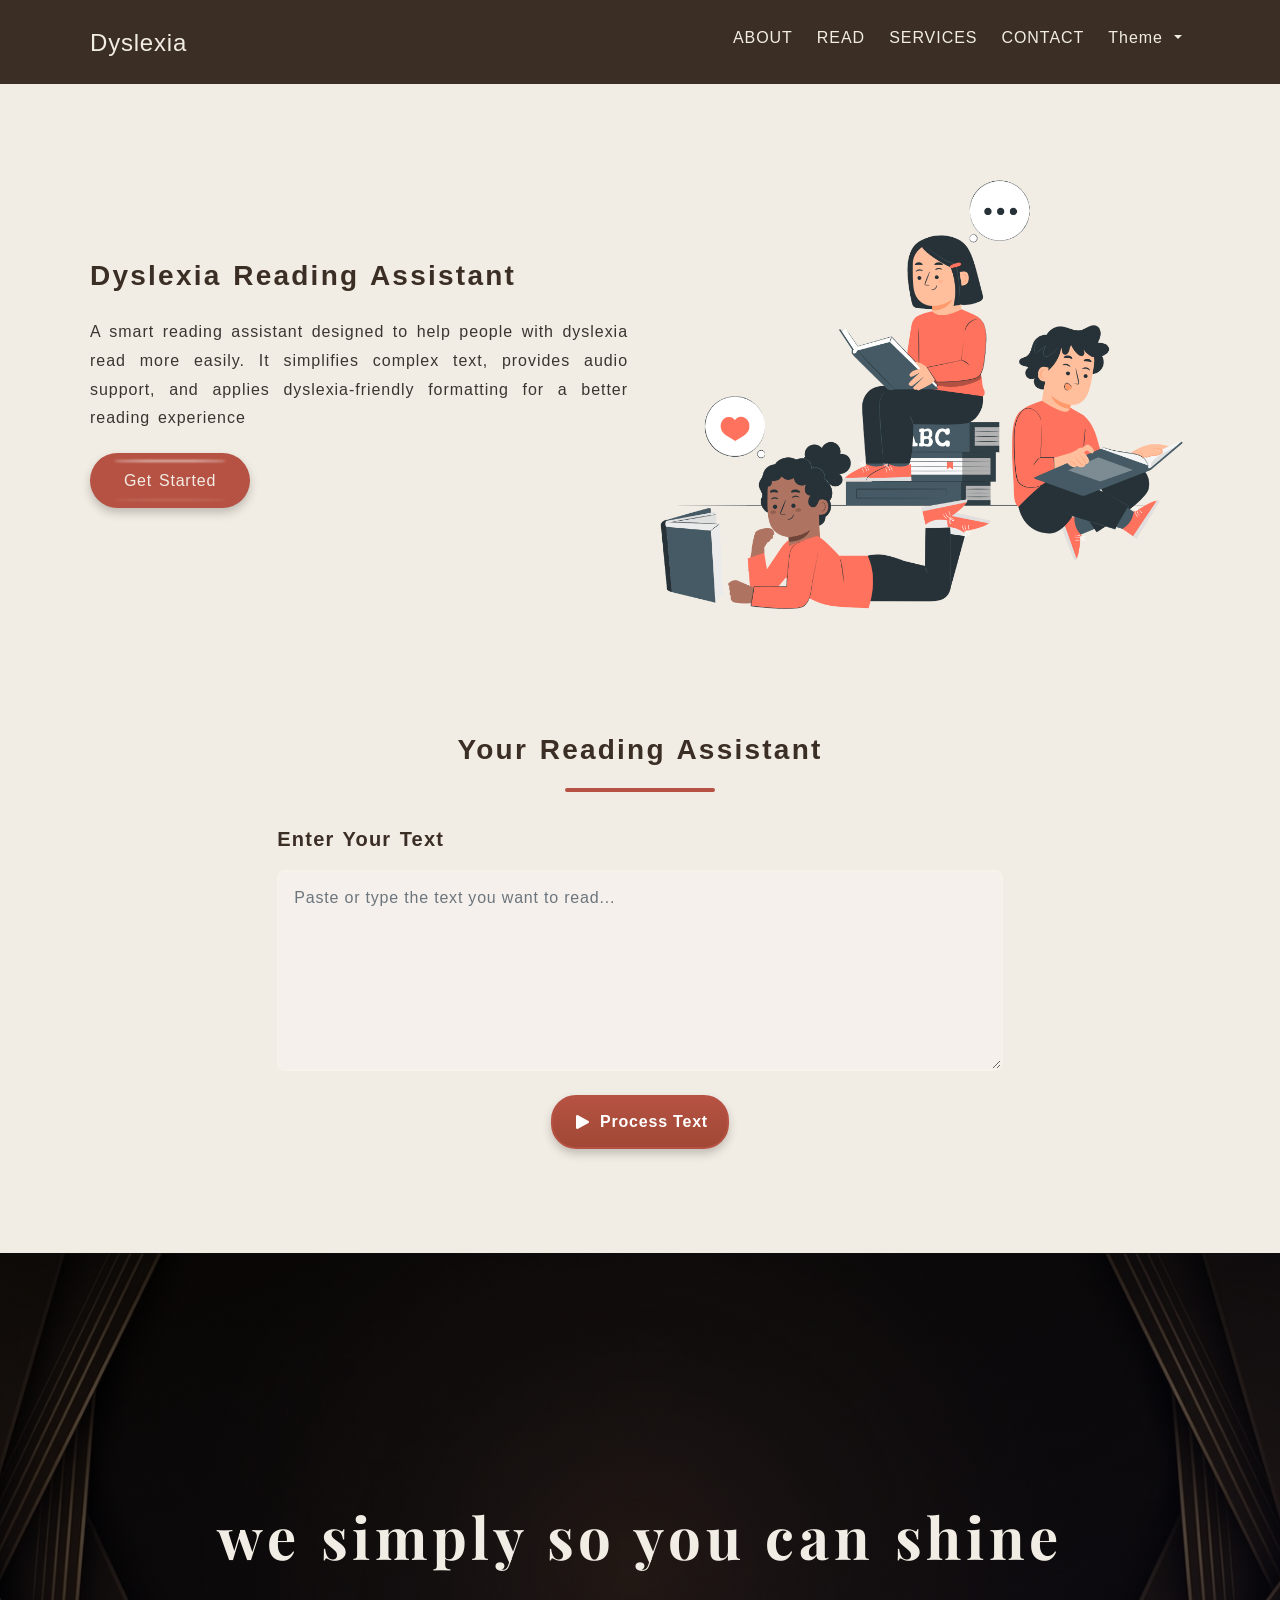
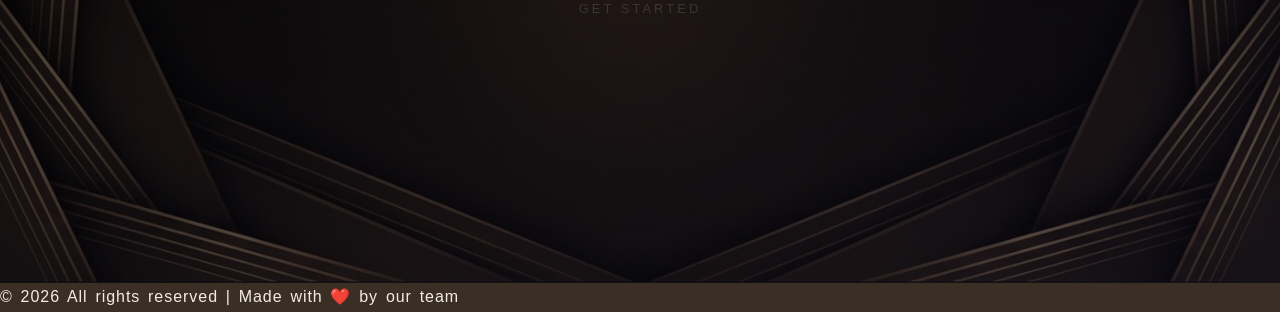
==== FrontEnd/index.html @ 0cec6f73 "organization-updates" ====
<!DOCTYPE html>
<html lang="en">

<head>
    <title>Dyslexia</title>
    <meta charset="UTF-8">
    <meta name="viewport" content="width=device-width, initial-scale=1">
    <!--fontawesome-->
    <link rel="stylesheet" href="./css/all.min.css">
    <!--bootstrap -->
    <link rel="stylesheet" href="./css/bootstrap.min.css">
    <!--main css -->
    <link rel="stylesheet" href="./css/style.css">
    <link href="https://fonts.googleapis.com/css2?family=Playfair+Display:wght@400;700;900&display=swap"
        rel="stylesheet">
</head>

<body>
    <header>
        <nav class="navbar navbar-expand-lg position-fixed">
            <div class="container">
                <a class="navbar-brand fs-4 pt-2" href="#Home">Dyslexia</a>
                <button class="navbar-toggler" type="button" data-bs-toggle="collapse"
                    data-bs-target="#navbarNavDropdown" aria-controls="navbarNavDropdown" aria-expanded="false"
                    aria-label="Toggle navigation">
                    <i class="fa-solid fa-bars "></i>
                </button>
                <div class="collapse navbar-collapse justify-content-end pt-2" id="navbarNavDropdown">
                    <ul class="navbar-nav gap-2">
                        <li class="nav-item">
                            <a class="nav-link text-uppercase " href="#About">About</a>
                        </li>
                        <li class="nav-item">
                            <a class="nav-link text-uppercase " href="#Read">Read</a>
                        </li>
                        <li class="nav-item">
                            <a class="nav-link text-uppercase " href="#Services">Services</a>
                        </li>
                        <li class="nav-item">
                            <a class="nav-link text-uppercase " href="#Contact">Contact</a>
                        </li>
                        <li class="nav-item dropdown">
                            <a class="nav-link dropdown-toggle" href="#" role="button" data-bs-toggle="dropdown">
                                Theme
                            </a>

                            <ul class="dropdown-menu">
                                <li><button class="dropdown-item theme-btn" data-theme="Classic Bone">Classic
                                    </button></li>
                                <li><button class="dropdown-item theme-btn" data-theme="Dark reading mode">Dark
                                        Mode</button></li>
                                <li><button class="dropdown-item theme-btn" data-theme="Soft pastel">Soft
                                        Pastel</button></li>
                            </ul>
                        </li>
                    </ul>
                </div>
            </div>
        </nav>
    </header>
    <main class="mt-4">
        <!--about section-->

        <section id="About">
            <div class="container">
                <div class="row align-items-center">

                    <div class="col-md-6">
                        <h1 class="fs-3 mb-4">Dyslexia Reading Assistant</h1>
                        <p>A smart reading assistant designed to help people with dyslexia read more easily.
                            It simplifies complex text, provides audio support, and applies dyslexia-friendly formatting
                            for a better reading experience</p>

                        <a href="#Read" class="go-read-btn">Get Started</a>
                    </div>

                    <div class="col-md-6 d-flex justify-content-end">
                        <img id="theme-img" src="./imgs/home-classic-theme.png"
                            alt="Dyslexia Reading Assistant Home's image" class="img-fluid rounded">
                    </div>

                </div>
            </div>
        </section>
        <!-- Read Section -->

        <section id="Read" class="reveal py-5">
            <div class="container">
                <h2 class="text-center mb-5 fs-3">Your Reading Assistant</h2>
                <div class="row justify-content-center">
                    <div class="col-lg-8">
                        <!-- Input Section -->
                        <div class="input-section mb-4">
                            <label for="textInput" class="form-label fs-5 fw-bold mb-3">Enter Your Text</label>
                            <textarea class="form-control" id="textInput" rows="6"
                                placeholder="Paste or type the text you want to read..."></textarea>

                            <div class="mt-4 d-flex gap-2 justify-content-center">
                                <button class="btn btn-primary btn-lg" id="submitBtn">
                                    <i class="fa-solid fa-play me-2"></i>Process Text
                                </button>
                            </div>
                        </div>

                        <!-- Results Section -->
                        <!-- 
                        <div class="results-section mt-5 p-4 border rounded" id="resultsSection" style="display: none;">
                            <h4 class="mb-4 fs-5">Processed Text</h4>
                            <div class="result-content p-3 bg-light rounded" id="resultContent">
                            </div>
                            
                            <div class="mt-4 d-flex gap-2">
                                <button class="btn btn-outline-primary" id="playAudioBtn">
                                    <i class="fa-solid fa-volume-high me-2"></i>Play Audio
                                </button>
                                <button class="btn btn-outline-success" id="downloadBtn">
                                    <i class="fa-solid fa-download me-2"></i>Download
                                </button>
                            </div>
                        </div>
                        -->

                        <!-- Loading Spinner -->
                        <div class="text-center mt-5" id="loadingSpinner" style="display: none;">
                            <div class="spinner-border text-primary" role="status">
                                <span class="visually-hidden">Loading...</span>
                            </div>
                            <p class="mt-3">Processing your text...</p>
                        </div>


                    </div>
                </div>
            </div>
        </section>
    </main>
    <footer class="footer-hero">
        <div class="footer-content text-center">
            <h3 class="footer-title fw-bold mb-2 ">we simply so you can shine</h3>
            <button class="footer-btn">
                <span class="btn-text">GET STARTED</span>
            </button>
        </div>

    
                <!-- Features -->
                <!--
       <div class="col-md-4 mb-3">
        <h5>Features</h5>
        <ul class="list-unstyled">
        
          <li><a href="#" class="text-light text-decoration-none">Text Simplification</a></li>
          <li><a href="#" class="text-light text-decoration-none">Audio Reading</a></li>
          <li><a href="#" class="text-light text-decoration-none">Highlight Mode</a></li>
        </ul>
      </div>
      -->

            <!-- Bottom -->
            <div class="text-center">
                <p class="mb-0">
                    © 2026 All rights reserved | Made with ❤️ by our team
                </p>
            </div>
        </div>
    </footer>
    <script src="./js/bootstrap.bundle.min.js"></script>
    <script src="js/main.js"></script>
</body>

</html>
---- FrontEnd/css/style.css ----
/*font open dyslexic*/
@font-face {
  font-family: 'OpenDyslexic';
  src: url('/fonts/OpenDyslexic-Regular.otf') format('opentype');
  font-weight: normal;
  font-style: normal;
}

@font-face {
  font-family: 'OpenDyslexic';
  src: url('/fonts/OpenDyslexic-Bold.otf') format('opentype');
  font-weight: bold;
  font-style: normal;
}
/*===== DYSLEXIA-FRIENDLY SPACING & TYPOGRAPHY =====*/

/* Section Spacing */
section:not(#About) {
  padding: 80px 15px !important;
  margin-bottom: 30px;
  border-bottom: 3px solid var(--border-color);
}

section:not(#About):last-child {
  border-bottom: none;
  margin-bottom: 0;
}

/* Paragraphs */
p {
  margin-bottom: 20px;
  line-height: 1.8;
  letter-spacing: 0.06em;
  word-spacing: 0.15em;
  text-align: justify;
}

/* Lists */
ul, ol {
  margin-bottom: 25px;
  padding-left: 30px;
}

li {
  margin-bottom: 15px;
  line-height: 1.8;
  letter-spacing: 0.06em;
}

/*Colors*/

:root {
  --bg-color: #F2EDE4;
  --card-bg-color: #F7F2EA;
  --text-color: #3A3530;
  --title-color: #3A2E25;
  --accent-color: #b65243;
  --border-color: #D4BC98;
  --secondary-text: #5A4535;
  --nav-color: #3A2E25;
  --nav-text-color:#F2EDE4;
  --input-bg-color: #F5F0EB;
  --btn-hover-color: #a04835;
  --success-color: #28a745;
}
:focus-visible {
  outline: 3px solid var(--accent-color);
  outline-offset: 3px;
}
body, * {
  font-family: 'OpenDyslexic', sans-serif;
}
body {
  background-color: var(--bg-color);
  color: var(--text-color);
  font-size: 16px;
  line-height: 1.5;
  letter-spacing: 0.05em;
  word-spacing: 0.1em;
  padding-top: 90px;
}

.card {
  background-color: var(--card-bg-color);
  color: var(--text-color);
}

h1,
h2,
h3,
h4,
h5,
h6 {
  color: var(--title-color);
  margin-bottom: 25px;
  font-weight: bold;
  line-height: 1.3;
  letter-spacing: 0.08em;
}

h1 {
  font-size: 2.5rem;
  margin-bottom: 30px;
}

h2 {
  font-size: 2rem;
  margin-bottom: 28px;
  position: relative;
  display: table;
  margin: 0 auto;
  padding-bottom: 0.5rem;
  text-align: start;
}

h2::after {
  content: "";
  display: flex;
  width: 150px;
  height: 0.25rem;
  margin-top: 20px;
  background-color: var(--accent-color);
  border-radius: 8px;
  transition: background-color 0.3s ease;
  position: absolute;
  left: 50%;
  transform: translateX(-50%);
}

h3 {
  font-size: 1.5rem;
  margin-bottom: 22px;
}

a {
  text-decoration: none;
}

html {
  scroll-behavior: smooth;
    scroll-padding-top: 90px;

}
/*nav bar*/

nav {
  background-color: var(--nav-color);
  width: 100%;
  top: 0;        
  left: 0;    
  z-index: 1000;   
}

.navbar .navbar-brand,
.navbar .nav-link,
.navbar .nav-link i {
  color: var(--nav-text-color) !important;
}
/* Dropdown Menu Styling */
.dropdown-menu {
  background-color: var(--card-bg-color);
  border: 1px solid var(--border-color);
  box-shadow: 0 5px 15px rgba(0, 0, 0, 0.2);
}

.dropdown-item {
  color: var(--text-color);
  font-weight: bold;
  letter-spacing: 0.05em;
  transition: all 0.3s ease;
}

.dropdown-item:hover,
.dropdown-item:focus {
  background-color: var(--accent-color);
  color: white;
}

.dropdown-item.active {
  background-color: var(--accent-color);
  color: white;
}

/*show of all sections*/
.reveal {
  opacity: 0;
  transform: translateY(50px);
  transition: all 1.2s ease;
}

.reveal.active {
  opacity: 1;
  transform: translateY(0);
}
/*Get Started button*/
.go-read-btn {
  position: relative;
  width: 160px;
  height: 55px;
  white-space: nowrap;
  border-radius: 45px;
  border: none;
  background-color: var(--accent-color);
  color: var(--bg-color);
  box-shadow: 0px 5px 10px rgba(5, 5, 5, 0.212);
  cursor: pointer;
  display: flex;
  align-items: center;
  justify-content: center;
  transition: all 0.2s ease;
}

.go-read-btn::before {
  width: 70%;
  height: 2px;
  position: absolute;
  background-color: rgba(250, 250, 250, 0.678);
  content: "";
  filter: blur(1px);
  top: 7px;
  border-radius: 50%;
}

.go-read-btn::after {
  width: 70%;
  height: 2px;
  position: absolute;
  background-color: rgba(250, 250, 250, 0.137);
  content: "";
  filter: blur(1px);
  bottom: 7px;
  border-radius: 50%;
}
.go-read-btn:hover,
.go-read-btn:visited,
.go-read-btn:focus {
  color: var(--bg-color) !important;
}
.go-read-btn:hover {
  opacity: 0.9;
  transform: translateY(-2px);
}
@keyframes jello-horizontal {
  0% {
    transform: scale3d(1, 1, 1);
  }

  30% {
    transform: scale3d(1.25, 0.75, 1);
  }

  40% {
    transform: scale3d(0.75, 1.25, 1);
  }

  50% {
    transform: scale3d(1.15, 0.85, 1);
  }

  65% {
    transform: scale3d(0.95, 1.05, 1);
  }

  100% {
    transform: scale3d(1, 1, 1);
  }
}


/* Form Elements for reading section */
.form-control, textarea {
  font-size: 16px;
  line-height: 1.8;
  letter-spacing: 0.05em;
  padding: 12px 15px;
  border: 2px solid var(--card-bg-color);
  border-radius: 8px;
  background-color: var(--input-bg-color);
  color: var(--text-color);
  transition: all 0.3s ease;
}

.form-control:focus, textarea:focus {
  border-color: var(--accent-color);
  background-color: var(--input-bg-color);
  box-shadow: 0 0 0 0.2rem rgba(0, 0, 0, 0.1);
}

.form-label {
  margin-bottom: 12px;
  font-weight: bold;
  letter-spacing: 0.06em;
  color: var(--title-color);
}

/* Buttons */
.btn {
  font-size: 16px;
  padding: 12px 24px;
  font-weight: bold;
  letter-spacing: 0.05em;
  border-radius: 8px;
  transition: all 0.3s ease;
  border: 2px solid transparent;
}

.btn-primary {
  font-family: inherit;
  background: linear-gradient(to bottom, var(--accent-color) 0%, var(--btn-hover-color) 100%);
  border-color: var(--accent-color);
  color: white;
  padding: 0.8em 1.2em;
  display: flex;
  align-items: center;
  justify-content: center;
  font-weight: bold;
  letter-spacing: 0.05em;
  border-radius: 25px;
  box-shadow: 0px 5px 10px rgba(0, 0, 0, 0.2);
  transition: all 0.3s ease;
  cursor: pointer;
  position: relative;
  overflow: hidden;
}

.btn-primary:hover {
  transform: translateY(-3px);
  box-shadow: 0px 8px 15px rgba(0, 0, 0, 0.3);
  border-color: var(--accent-color);
}

.btn-primary:active {
  transform: scale(0.95);
  box-shadow: 0px 2px 5px rgba(0, 0, 0, 0.2);
}

.btn-primary i {
  transition: all 0.3s ease;
  margin-right: 0.5em;
}

.btn-primary:hover i {
  transform: rotate(45deg);
}



.btn-outline-primary, .btn-outline-success {
  border: 2px solid var(--accent-color);
  color: var(--accent-color);
}

.btn-outline-primary:hover {
  background-color: var(--accent-color);
  border-color: var(--accent-color);
  color: white;
}

.btn-outline-success:hover {
  background-color: var(--success-color);
  border-color: var(--success-color);
  color: white;
}


/* Container Spacing */
.container {
  padding: 0 20px;
}

/* Card Enhancement */
.results-section {
  border: 2px solid var(--border-color);
  background-color: var(--card-bg-color);
}

.result-content {
  line-height: 1.9;
  letter-spacing: 0.06em;
  word-spacing: 0.15em;
  padding: 20px !important;
}

/* Loading Spinner */
.spinner-border {
  width: 3rem;
  height: 3rem;
  border-width: 4px;
}
/* Footer hero */
.footer-hero {
  position: relative;
  background-color: var(--nav-color);
  color: var(--nav-text-color);
  padding: 0;
}

.footer-hero .footer-content {
  width: 100vw;
  position: relative;
  left: 50%;
  right: 50%;
  margin-left: -50vw;
  margin-right: -50vw;
  background: linear-gradient(160deg, rgba(0, 0, 0, 0.55), rgba(10, 10, 25, 0.55)), url('../imgs/footer.png') center/cover no-repeat;
  background-size: cover;
  padding: 40px 30px;
  min-height: 70vh;
  display: flex;
  flex-direction: column;
  justify-content: center;
  align-items: center;
}

.footer-hero .container {
  position: relative;
  z-index: 1;
}

.footer-hero .footer-title {
  font-family: 'Playfair Display', serif;
  font-size: 58px;
  color: var(--bg-color);
  line-height: 1.3;
}

.footer-btn {
  border: 2px  var(--text-color);
  position: relative;
  width: 200px;
  height: 55px;
  background-color: transparent;
  border-radius: 4px;
  transition: all 0.3s ease;
  overflow: visible;
  letter-spacing: 3px;
}

.footer-btn .btn-text {
  position: absolute;
  width: 100%;
  font-size: 13px;
  font-weight: 400;
  left: 50%;
  top: 50%;
  text-align: center;
  transform: translate(-50%, -50%);
  color: var(--text-color);
}

.footer-btn:hover {
  background-color: var(--text-color);
}

.footer-btn:hover .btn-text {
  color: var(--bg-color);
}

/* ── Sparkles ── */
.sparkle {
  position: absolute;
  pointer-events: none;
  animation: sparkle-anim 1s ease forwards;
  font-size: 0.9rem;
  color: var(--accent-color); 
}

@keyframes sparkle-anim {
  0%   { opacity: 0; transform: scale(0) rotate(0deg);  }
  50%  { opacity: 1; transform: scale(1) rotate(45deg); }
  100% { opacity: 0; transform: scale(0) rotate(90deg); }
}
@media (max-width: 768px) {
  .footer-hero {
    padding: 60px 15px;
  }

  .footer-hero .footer-content {
    padding: 40px 16px;
  }

  .footer-hero .footer-title {
    font-size: 2rem;
  }
}



/* Responsive Spacing */
@media (max-width: 768px) {
  section:not(#About) {
    padding: 60px 15px !important;
  }

  h1 {
    font-size: 1.8rem;
  }

  h2 {
    font-size: 1.5rem;
  }

  h3 {
    font-size: 1.2rem;
  }

  .btn {
    font-size: 14px;
    padding: 10px 20px;
  }
}
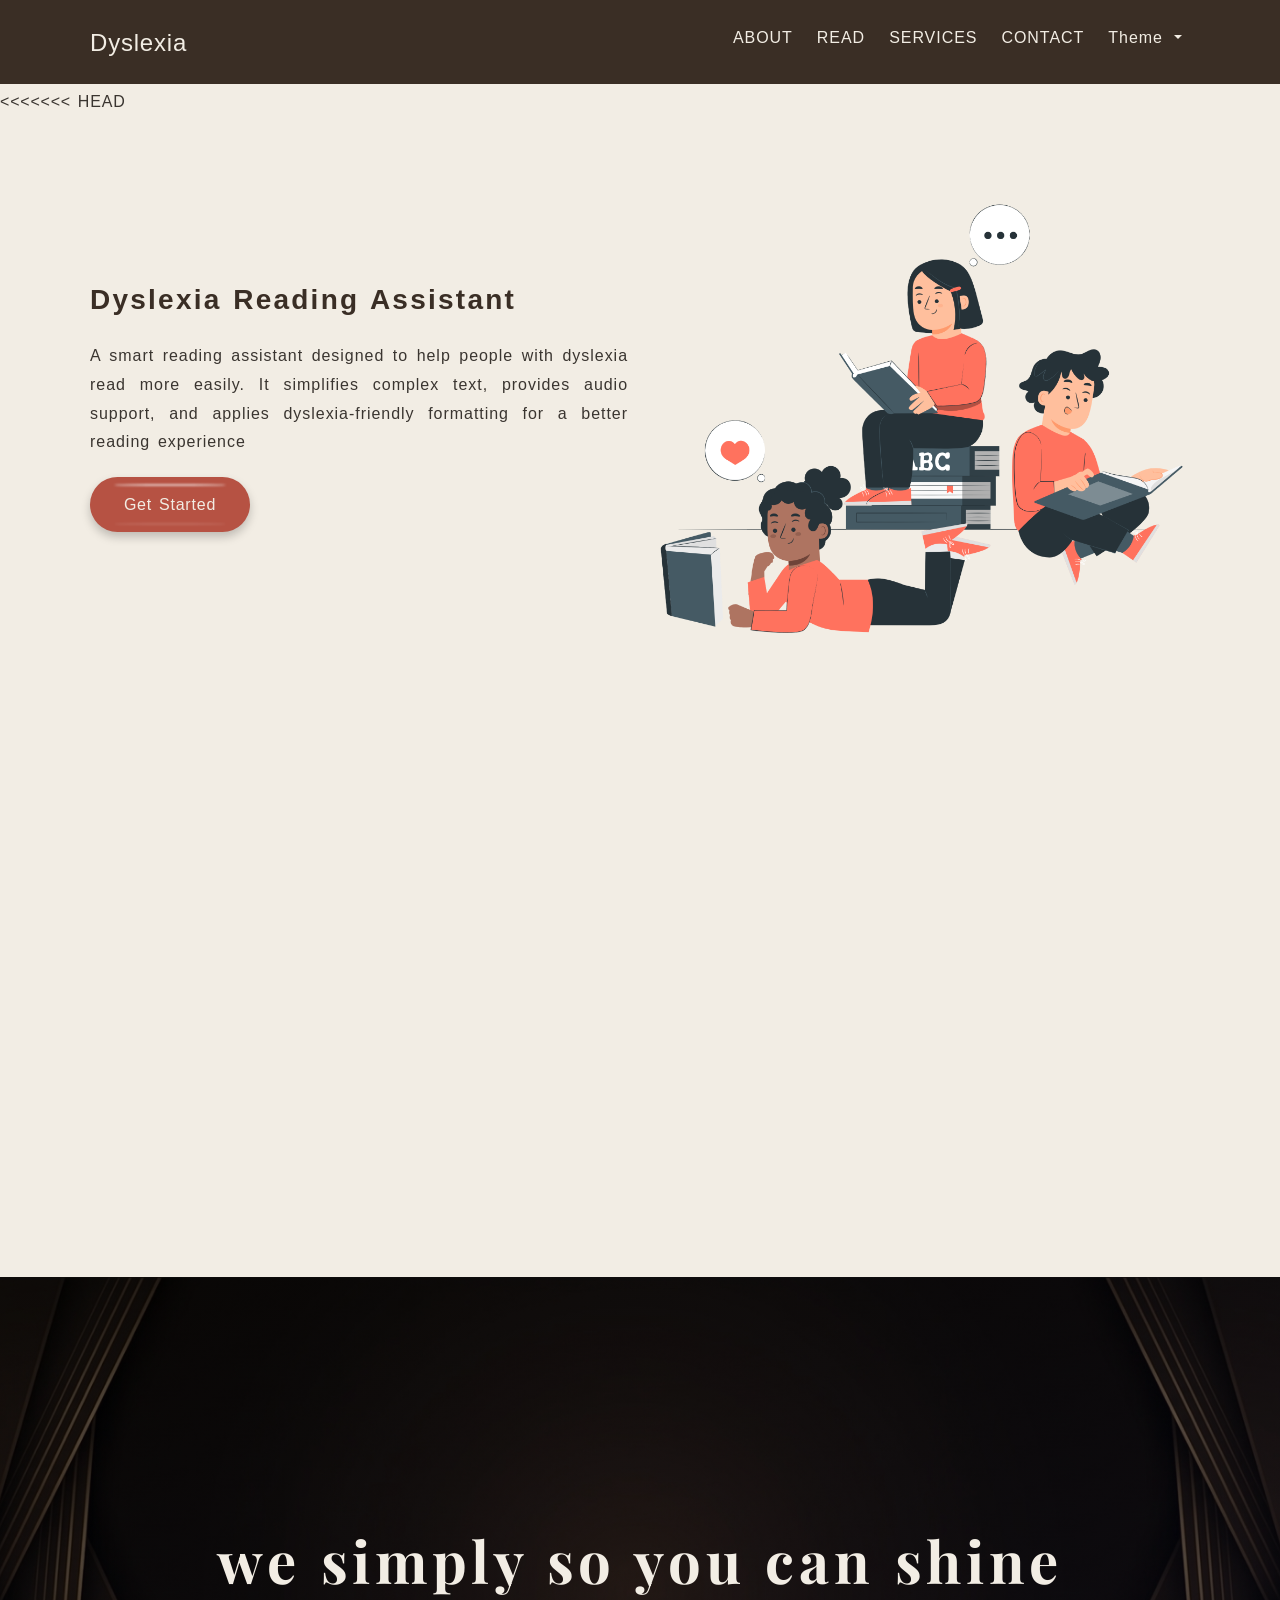
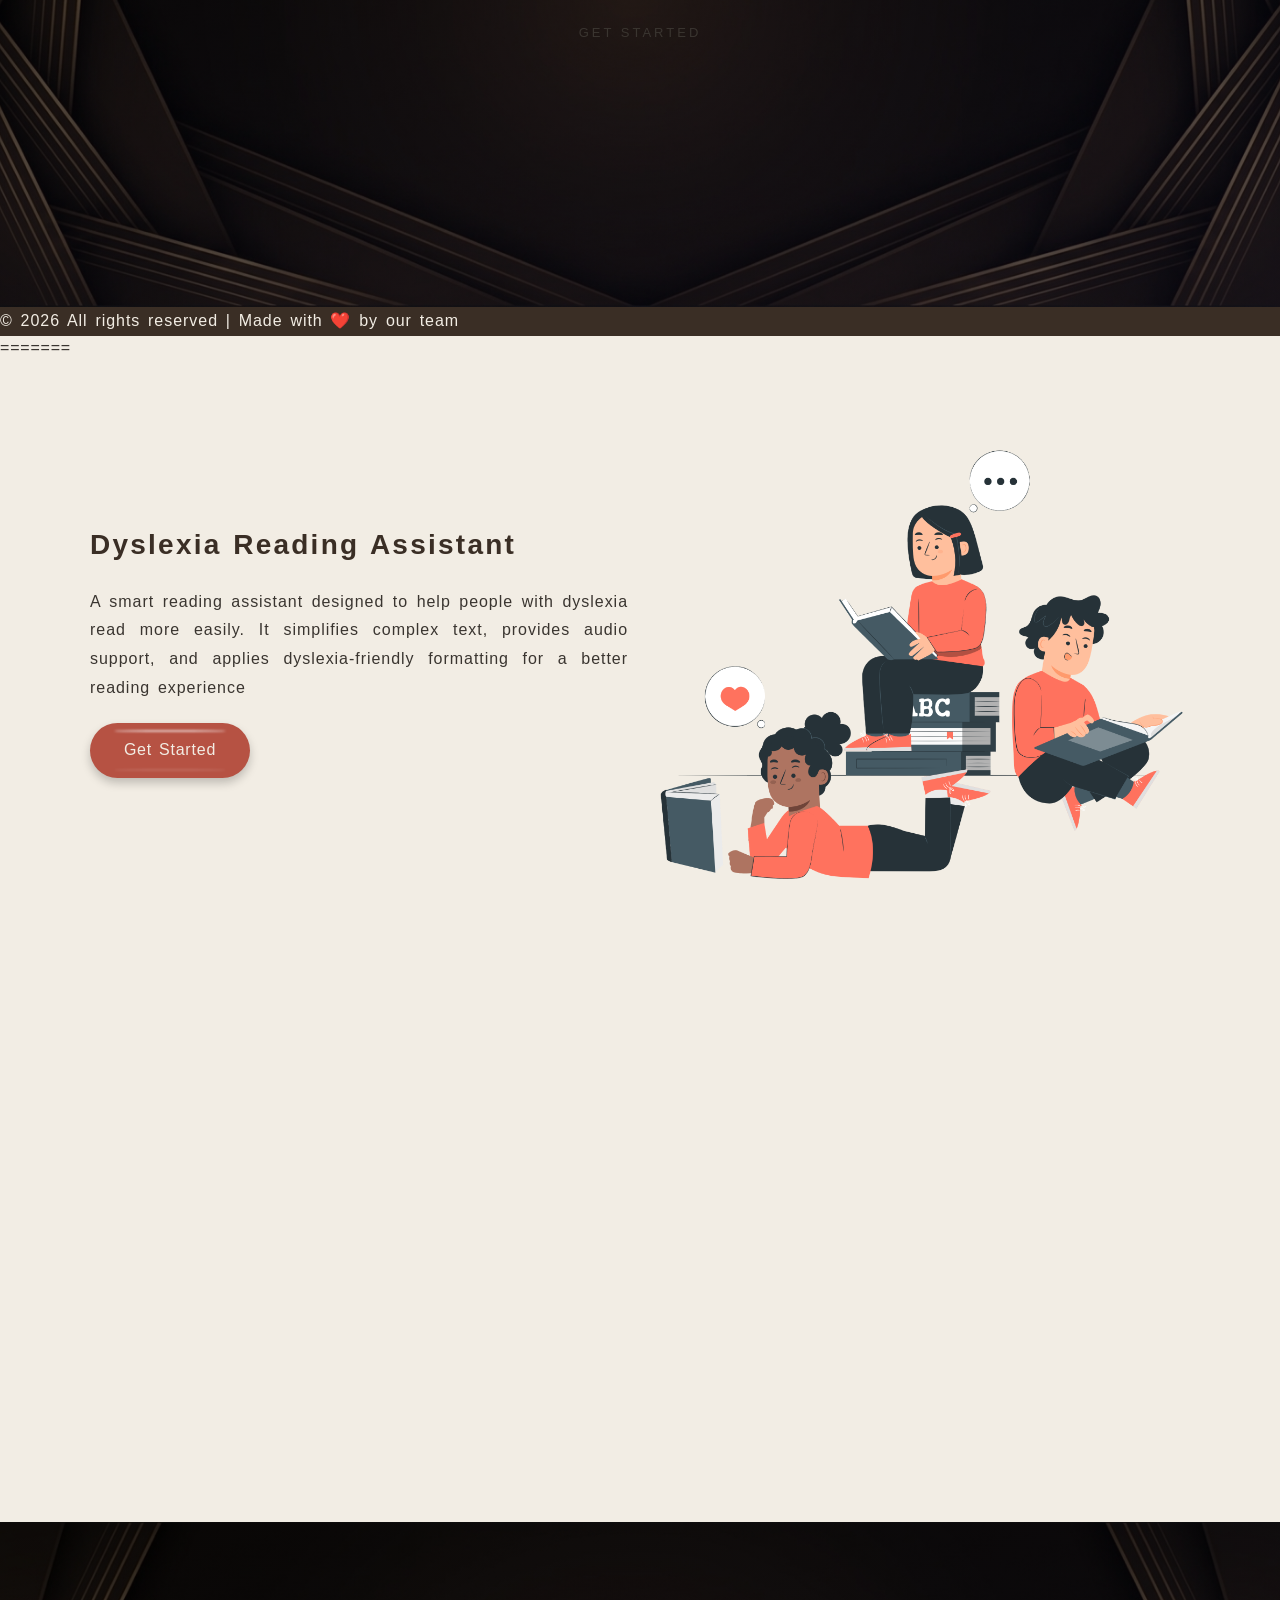
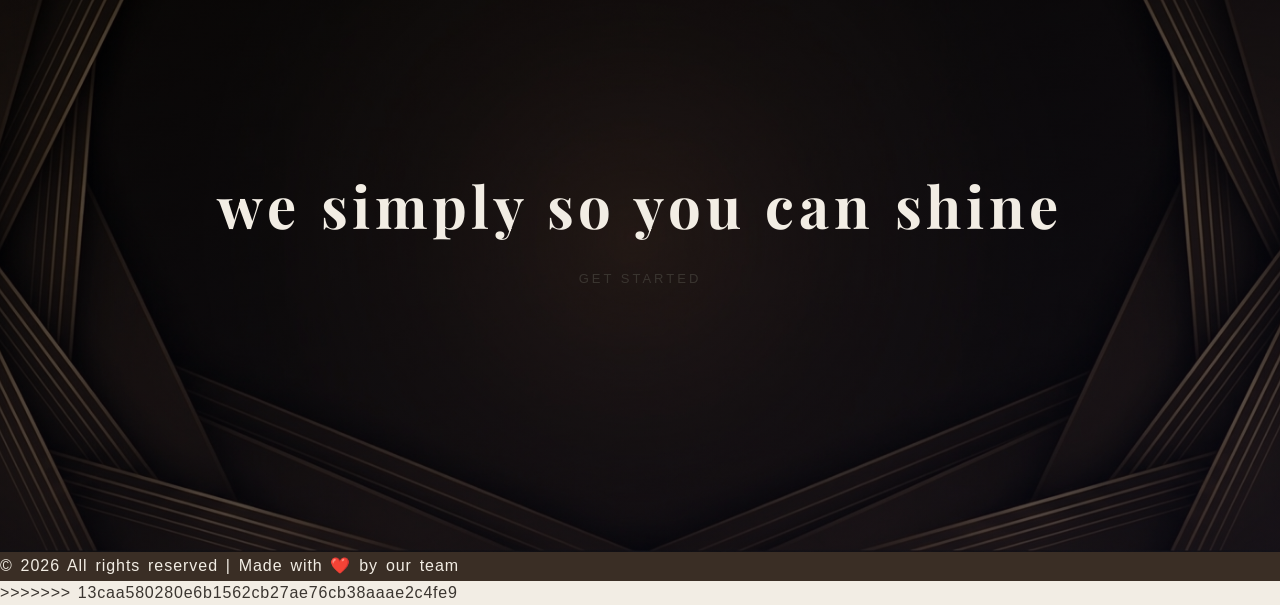
==== commit 54d0a011: "Merge pull request #1 from rawantahseen/master Master" ====
--- a/FrontEnd/index.html
+++ b/FrontEnd/index.html
@@ -1,3 +1,4 @@
+<<<<<<< HEAD
 <!DOCTYPE html>
 <html lang="en">
 
@@ -168,4 +169,176 @@
     <script src="js/main.js"></script>
 </body>
 
+=======
+<!DOCTYPE html>
+<html lang="en">
+
+<head>
+    <title>Dyslexia</title>
+    <meta charset="UTF-8">
+    <meta name="viewport" content="width=device-width, initial-scale=1">
+    <!--fontawesome-->
+    <link rel="stylesheet" href="./css/all.min.css">
+    <!--bootstrap -->
+    <link rel="stylesheet" href="./css/bootstrap.min.css">
+    <!--main css -->
+    <link rel="stylesheet" href="./css/style.css">
+    <link href="https://fonts.googleapis.com/css2?family=Playfair+Display:wght@400;700;900&display=swap"
+        rel="stylesheet">
+</head>
+
+<body>
+    <header>
+        <nav class="navbar navbar-expand-lg position-fixed">
+            <div class="container">
+                <a class="navbar-brand fs-4 pt-2" href="#Home">Dyslexia</a>
+                <button class="navbar-toggler" type="button" data-bs-toggle="collapse"
+                    data-bs-target="#navbarNavDropdown" aria-controls="navbarNavDropdown" aria-expanded="false"
+                    aria-label="Toggle navigation">
+                    <i class="fa-solid fa-bars "></i>
+                </button>
+                <div class="collapse navbar-collapse justify-content-end pt-2" id="navbarNavDropdown">
+                    <ul class="navbar-nav gap-2">
+                        <li class="nav-item">
+                            <a class="nav-link text-uppercase " href="#About">About</a>
+                        </li>
+                        <li class="nav-item">
+                            <a class="nav-link text-uppercase " href="#Read">Read</a>
+                        </li>
+                        <li class="nav-item">
+                            <a class="nav-link text-uppercase " href="#Services">Services</a>
+                        </li>
+                        <li class="nav-item">
+                            <a class="nav-link text-uppercase " href="#Contact">Contact</a>
+                        </li>
+                        <li class="nav-item dropdown">
+                            <a class="nav-link dropdown-toggle" href="#" role="button" data-bs-toggle="dropdown">
+                                Theme
+                            </a>
+
+                            <ul class="dropdown-menu">
+                                <li><button class="dropdown-item theme-btn" data-theme="Classic Bone">Classic
+                                    </button></li>
+                                <li><button class="dropdown-item theme-btn" data-theme="Dark reading mode">Dark
+                                        Mode</button></li>
+                                <li><button class="dropdown-item theme-btn" data-theme="Soft pastel">Soft
+                                        Pastel</button></li>
+                            </ul>
+                        </li>
+                    </ul>
+                </div>
+            </div>
+        </nav>
+    </header>
+    <main class="mt-4">
+        <!--about section-->
+
+        <section id="About">
+            <div class="container">
+                <div class="row align-items-center">
+
+                    <div class="col-md-6">
+                        <h1 class="fs-3 mb-4">Dyslexia Reading Assistant</h1>
+                        <p>A smart reading assistant designed to help people with dyslexia read more easily.
+                            It simplifies complex text, provides audio support, and applies dyslexia-friendly formatting
+                            for a better reading experience</p>
+
+                        <a href="#Read" class="go-read-btn">Get Started</a>
+                    </div>
+
+                    <div class="col-md-6 d-flex justify-content-end">
+                        <img id="theme-img" src="./imgs/home-classic-theme.png"
+                            alt="Dyslexia Reading Assistant Home's image" class="img-fluid rounded">
+                    </div>
+
+                </div>
+            </div>
+        </section>
+        <!-- Read Section -->
+
+        <section id="Read" class="reveal py-5">
+            <div class="container">
+                <h2 class="text-center mb-5 fs-3">Your Reading Assistant</h2>
+                <div class="row justify-content-center">
+                    <div class="col-lg-8">
+                        <!-- Input Section -->
+                        <div class="input-section mb-4">
+                            <label for="textInput" class="form-label fs-5 fw-bold mb-3">Enter Your Text</label>
+                            <textarea class="form-control" id="textInput" rows="6"
+                                placeholder="Paste or type the text you want to read..."></textarea>
+
+                            <div class="mt-4 d-flex gap-2 justify-content-center">
+                                <button class="btn btn-primary btn-lg" id="submitBtn">
+                                    <i class="fa-solid fa-play me-2"></i>Process Text
+                                </button>
+                            </div>
+                        </div>
+
+                        <!-- Results Section -->
+                        <!-- 
+                        <div class="results-section mt-5 p-4 border rounded" id="resultsSection" style="display: none;">
+                            <h4 class="mb-4 fs-5">Processed Text</h4>
+                            <div class="result-content p-3 bg-light rounded" id="resultContent">
+                            </div>
+                            
+                            <div class="mt-4 d-flex gap-2">
+                                <button class="btn btn-outline-primary" id="playAudioBtn">
+                                    <i class="fa-solid fa-volume-high me-2"></i>Play Audio
+                                </button>
+                                <button class="btn btn-outline-success" id="downloadBtn">
+                                    <i class="fa-solid fa-download me-2"></i>Download
+                                </button>
+                            </div>
+                        </div>
+                        -->
+
+                        <!-- Loading Spinner -->
+                        <div class="text-center mt-5" id="loadingSpinner" style="display: none;">
+                            <div class="spinner-border text-primary" role="status">
+                                <span class="visually-hidden">Loading...</span>
+                            </div>
+                            <p class="mt-3">Processing your text...</p>
+                        </div>
+
+
+                    </div>
+                </div>
+            </div>
+        </section>
+    </main>
+    <footer class="footer-hero">
+        <div class="footer-content text-center">
+            <h3 class="footer-title fw-bold mb-2 ">we simply so you can shine</h3>
+            <button class="footer-btn">
+                <span class="btn-text">GET STARTED</span>
+            </button>
+        </div>
+
+    
+                <!-- Features -->
+                <!--
+       <div class="col-md-4 mb-3">
+        <h5>Features</h5>
+        <ul class="list-unstyled">
+        
+          <li><a href="#" class="text-light text-decoration-none">Text Simplification</a></li>
+          <li><a href="#" class="text-light text-decoration-none">Audio Reading</a></li>
+          <li><a href="#" class="text-light text-decoration-none">Highlight Mode</a></li>
+        </ul>
+      </div>
+      -->
+
+            <!-- Bottom -->
+            <div class="text-center">
+                <p class="mb-0">
+                    © 2026 All rights reserved | Made with ❤️ by our team
+                </p>
+            </div>
+        </div>
+    </footer>
+    <script src="./js/bootstrap.bundle.min.js"></script>
+    <script src="js/main.js"></script>
+</body>
+
+>>>>>>> 13caa580280e6b1562cb27ae76cb38aaae2c4fe9
 </html>
--- a/FrontEnd/css/style.css
+++ b/FrontEnd/css/style.css
@@ -1,3 +1,4 @@
+<<<<<<< HEAD
 /*font open dyslexic*/
 @font-face {
   font-family: 'OpenDyslexic';
@@ -509,3 +510,516 @@
     padding: 10px 20px;
   }
 }
+=======
+/*font open dyslexic*/
+@font-face {
+  font-family: 'OpenDyslexic';
+  src: url('/fonts/OpenDyslexic-Regular.otf') format('opentype');
+  font-weight: normal;
+  font-style: normal;
+}
+
+@font-face {
+  font-family: 'OpenDyslexic';
+  src: url('/fonts/OpenDyslexic-Bold.otf') format('opentype');
+  font-weight: bold;
+  font-style: normal;
+}
+/*===== DYSLEXIA-FRIENDLY SPACING & TYPOGRAPHY =====*/
+
+/* Section Spacing */
+section:not(#About) {
+  padding: 80px 15px !important;
+  margin-bottom: 30px;
+  border-bottom: 3px solid var(--border-color);
+}
+
+section:not(#About):last-child {
+  border-bottom: none;
+  margin-bottom: 0;
+}
+
+/* Paragraphs */
+p {
+  margin-bottom: 20px;
+  line-height: 1.8;
+  letter-spacing: 0.06em;
+  word-spacing: 0.15em;
+  text-align: justify;
+}
+
+/* Lists */
+ul, ol {
+  margin-bottom: 25px;
+  padding-left: 30px;
+}
+
+li {
+  margin-bottom: 15px;
+  line-height: 1.8;
+  letter-spacing: 0.06em;
+}
+
+/*Colors*/
+
+:root {
+  --bg-color: #F2EDE4;
+  --card-bg-color: #F7F2EA;
+  --text-color: #3A3530;
+  --title-color: #3A2E25;
+  --accent-color: #b65243;
+  --border-color: #D4BC98;
+  --secondary-text: #5A4535;
+  --nav-color: #3A2E25;
+  --nav-text-color:#F2EDE4;
+  --input-bg-color: #F5F0EB;
+  --btn-hover-color: #a04835;
+  --success-color: #28a745;
+}
+:focus-visible {
+  outline: 3px solid var(--accent-color);
+  outline-offset: 3px;
+}
+body, * {
+  font-family: 'OpenDyslexic', sans-serif;
+}
+body {
+  background-color: var(--bg-color);
+  color: var(--text-color);
+  font-size: 16px;
+  line-height: 1.5;
+  letter-spacing: 0.05em;
+  word-spacing: 0.1em;
+  padding-top: 90px;
+}
+
+.card {
+  background-color: var(--card-bg-color);
+  color: var(--text-color);
+}
+
+h1,
+h2,
+h3,
+h4,
+h5,
+h6 {
+  color: var(--title-color);
+  margin-bottom: 25px;
+  font-weight: bold;
+  line-height: 1.3;
+  letter-spacing: 0.08em;
+}
+
+h1 {
+  font-size: 2.5rem;
+  margin-bottom: 30px;
+}
+
+h2 {
+  font-size: 2rem;
+  margin-bottom: 28px;
+  position: relative;
+  display: table;
+  margin: 0 auto;
+  padding-bottom: 0.5rem;
+  text-align: start;
+}
+
+h2::after {
+  content: "";
+  display: flex;
+  width: 150px;
+  height: 0.25rem;
+  margin-top: 20px;
+  background-color: var(--accent-color);
+  border-radius: 8px;
+  transition: background-color 0.3s ease;
+  position: absolute;
+  left: 50%;
+  transform: translateX(-50%);
+}
+
+h3 {
+  font-size: 1.5rem;
+  margin-bottom: 22px;
+}
+
+a {
+  text-decoration: none;
+}
+
+html {
+  scroll-behavior: smooth;
+    scroll-padding-top: 90px;
+
+}
+/*nav bar*/
+
+nav {
+  background-color: var(--nav-color);
+  width: 100%;
+  top: 0;        
+  left: 0;    
+  z-index: 1000;   
+}
+
+.navbar .navbar-brand,
+.navbar .nav-link,
+.navbar .nav-link i {
+  color: var(--nav-text-color) !important;
+}
+/* Dropdown Menu Styling */
+.dropdown-menu {
+  background-color: var(--card-bg-color);
+  border: 1px solid var(--border-color);
+  box-shadow: 0 5px 15px rgba(0, 0, 0, 0.2);
+}
+
+.dropdown-item {
+  color: var(--text-color);
+  font-weight: bold;
+  letter-spacing: 0.05em;
+  transition: all 0.3s ease;
+}
+
+.dropdown-item:hover,
+.dropdown-item:focus {
+  background-color: var(--accent-color);
+  color: white;
+}
+
+.dropdown-item.active {
+  background-color: var(--accent-color);
+  color: white;
+}
+
+/*show of all sections*/
+.reveal {
+  opacity: 0;
+  transform: translateY(50px);
+  transition: all 1.2s ease;
+}
+
+.reveal.active {
+  opacity: 1;
+  transform: translateY(0);
+}
+/*Get Started button*/
+.go-read-btn {
+  position: relative;
+  width: 160px;
+  height: 55px;
+  white-space: nowrap;
+  border-radius: 45px;
+  border: none;
+  background-color: var(--accent-color);
+  color: var(--bg-color);
+  box-shadow: 0px 5px 10px rgba(5, 5, 5, 0.212);
+  cursor: pointer;
+  display: flex;
+  align-items: center;
+  justify-content: center;
+  transition: all 0.2s ease;
+}
+
+.go-read-btn::before {
+  width: 70%;
+  height: 2px;
+  position: absolute;
+  background-color: rgba(250, 250, 250, 0.678);
+  content: "";
+  filter: blur(1px);
+  top: 7px;
+  border-radius: 50%;
+}
+
+.go-read-btn::after {
+  width: 70%;
+  height: 2px;
+  position: absolute;
+  background-color: rgba(250, 250, 250, 0.137);
+  content: "";
+  filter: blur(1px);
+  bottom: 7px;
+  border-radius: 50%;
+}
+.go-read-btn:hover,
+.go-read-btn:visited,
+.go-read-btn:focus {
+  color: var(--bg-color) !important;
+}
+.go-read-btn:hover {
+  opacity: 0.9;
+  transform: translateY(-2px);
+}
+@keyframes jello-horizontal {
+  0% {
+    transform: scale3d(1, 1, 1);
+  }
+
+  30% {
+    transform: scale3d(1.25, 0.75, 1);
+  }
+
+  40% {
+    transform: scale3d(0.75, 1.25, 1);
+  }
+
+  50% {
+    transform: scale3d(1.15, 0.85, 1);
+  }
+
+  65% {
+    transform: scale3d(0.95, 1.05, 1);
+  }
+
+  100% {
+    transform: scale3d(1, 1, 1);
+  }
+}
+
+
+/* Form Elements for reading section */
+.form-control, textarea {
+  font-size: 16px;
+  line-height: 1.8;
+  letter-spacing: 0.05em;
+  padding: 12px 15px;
+  border: 2px solid var(--card-bg-color);
+  border-radius: 8px;
+  background-color: var(--input-bg-color);
+  color: var(--text-color);
+  transition: all 0.3s ease;
+}
+
+.form-control:focus, textarea:focus {
+  border-color: var(--accent-color);
+  background-color: var(--input-bg-color);
+  box-shadow: 0 0 0 0.2rem rgba(0, 0, 0, 0.1);
+}
+
+.form-label {
+  margin-bottom: 12px;
+  font-weight: bold;
+  letter-spacing: 0.06em;
+  color: var(--title-color);
+}
+
+/* Buttons */
+.btn {
+  font-size: 16px;
+  padding: 12px 24px;
+  font-weight: bold;
+  letter-spacing: 0.05em;
+  border-radius: 8px;
+  transition: all 0.3s ease;
+  border: 2px solid transparent;
+}
+
+.btn-primary {
+  font-family: inherit;
+  background: linear-gradient(to bottom, var(--accent-color) 0%, var(--btn-hover-color) 100%);
+  border-color: var(--accent-color);
+  color: white;
+  padding: 0.8em 1.2em;
+  display: flex;
+  align-items: center;
+  justify-content: center;
+  font-weight: bold;
+  letter-spacing: 0.05em;
+  border-radius: 25px;
+  box-shadow: 0px 5px 10px rgba(0, 0, 0, 0.2);
+  transition: all 0.3s ease;
+  cursor: pointer;
+  position: relative;
+  overflow: hidden;
+}
+
+.btn-primary:hover {
+  transform: translateY(-3px);
+  box-shadow: 0px 8px 15px rgba(0, 0, 0, 0.3);
+  border-color: var(--accent-color);
+}
+
+.btn-primary:active {
+  transform: scale(0.95);
+  box-shadow: 0px 2px 5px rgba(0, 0, 0, 0.2);
+}
+
+.btn-primary i {
+  transition: all 0.3s ease;
+  margin-right: 0.5em;
+}
+
+.btn-primary:hover i {
+  transform: rotate(45deg);
+}
+
+
+
+.btn-outline-primary, .btn-outline-success {
+  border: 2px solid var(--accent-color);
+  color: var(--accent-color);
+}
+
+.btn-outline-primary:hover {
+  background-color: var(--accent-color);
+  border-color: var(--accent-color);
+  color: white;
+}
+
+.btn-outline-success:hover {
+  background-color: var(--success-color);
+  border-color: var(--success-color);
+  color: white;
+}
+
+
+/* Container Spacing */
+.container {
+  padding: 0 20px;
+}
+
+/* Card Enhancement */
+.results-section {
+  border: 2px solid var(--border-color);
+  background-color: var(--card-bg-color);
+}
+
+.result-content {
+  line-height: 1.9;
+  letter-spacing: 0.06em;
+  word-spacing: 0.15em;
+  padding: 20px !important;
+}
+
+/* Loading Spinner */
+.spinner-border {
+  width: 3rem;
+  height: 3rem;
+  border-width: 4px;
+}
+/* Footer hero */
+.footer-hero {
+  position: relative;
+  background-color: var(--nav-color);
+  color: var(--nav-text-color);
+  padding: 0;
+}
+
+.footer-hero .footer-content {
+  width: 100vw;
+  position: relative;
+  left: 50%;
+  right: 50%;
+  margin-left: -50vw;
+  margin-right: -50vw;
+  background: linear-gradient(160deg, rgba(0, 0, 0, 0.55), rgba(10, 10, 25, 0.55)), url('../imgs/footer.png') center/cover no-repeat;
+  background-size: cover;
+  padding: 40px 30px;
+  min-height: 70vh;
+  display: flex;
+  flex-direction: column;
+  justify-content: center;
+  align-items: center;
+}
+
+.footer-hero .container {
+  position: relative;
+  z-index: 1;
+}
+
+.footer-hero .footer-title {
+  font-family: 'Playfair Display', serif;
+  font-size: 58px;
+  color: var(--bg-color);
+  line-height: 1.3;
+}
+
+.footer-btn {
+  border: 2px  var(--text-color);
+  position: relative;
+  width: 200px;
+  height: 55px;
+  background-color: transparent;
+  border-radius: 4px;
+  transition: all 0.3s ease;
+  overflow: visible;
+  letter-spacing: 3px;
+}
+
+.footer-btn .btn-text {
+  position: absolute;
+  width: 100%;
+  font-size: 13px;
+  font-weight: 400;
+  left: 50%;
+  top: 50%;
+  text-align: center;
+  transform: translate(-50%, -50%);
+  color: var(--text-color);
+}
+
+.footer-btn:hover {
+  background-color: var(--text-color);
+}
+
+.footer-btn:hover .btn-text {
+  color: var(--bg-color);
+}
+
+/* ── Sparkles ── */
+.sparkle {
+  position: absolute;
+  pointer-events: none;
+  animation: sparkle-anim 1s ease forwards;
+  font-size: 0.9rem;
+  color: var(--accent-color); 
+}
+
+@keyframes sparkle-anim {
+  0%   { opacity: 0; transform: scale(0) rotate(0deg);  }
+  50%  { opacity: 1; transform: scale(1) rotate(45deg); }
+  100% { opacity: 0; transform: scale(0) rotate(90deg); }
+}
+@media (max-width: 768px) {
+  .footer-hero {
+    padding: 60px 15px;
+  }
+
+  .footer-hero .footer-content {
+    padding: 40px 16px;
+  }
+
+  .footer-hero .footer-title {
+    font-size: 2rem;
+  }
+}
+
+
+
+/* Responsive Spacing */
+@media (max-width: 768px) {
+  section:not(#About) {
+    padding: 60px 15px !important;
+  }
+
+  h1 {
+    font-size: 1.8rem;
+  }
+
+  h2 {
+    font-size: 1.5rem;
+  }
+
+  h3 {
+    font-size: 1.2rem;
+  }
+
+  .btn {
+    font-size: 14px;
+    padding: 10px 20px;
+  }
+}
+>>>>>>> 13caa580280e6b1562cb27ae76cb38aaae2c4fe9
--- a/FrontEnd/css/style.css
+++ b/FrontEnd/css/style.css
@@ -1,3 +1,4 @@
+<<<<<<< HEAD
 /*font open dyslexic*/
 @font-face {
   font-family: 'OpenDyslexic';
@@ -509,3 +510,516 @@
     padding: 10px 20px;
   }
 }
+=======
+/*font open dyslexic*/
+@font-face {
+  font-family: 'OpenDyslexic';
+  src: url('/fonts/OpenDyslexic-Regular.otf') format('opentype');
+  font-weight: normal;
+  font-style: normal;
+}
+
+@font-face {
+  font-family: 'OpenDyslexic';
+  src: url('/fonts/OpenDyslexic-Bold.otf') format('opentype');
+  font-weight: bold;
+  font-style: normal;
+}
+/*===== DYSLEXIA-FRIENDLY SPACING & TYPOGRAPHY =====*/
+
+/* Section Spacing */
+section:not(#About) {
+  padding: 80px 15px !important;
+  margin-bottom: 30px;
+  border-bottom: 3px solid var(--border-color);
+}
+
+section:not(#About):last-child {
+  border-bottom: none;
+  margin-bottom: 0;
+}
+
+/* Paragraphs */
+p {
+  margin-bottom: 20px;
+  line-height: 1.8;
+  letter-spacing: 0.06em;
+  word-spacing: 0.15em;
+  text-align: justify;
+}
+
+/* Lists */
+ul, ol {
+  margin-bottom: 25px;
+  padding-left: 30px;
+}
+
+li {
+  margin-bottom: 15px;
+  line-height: 1.8;
+  letter-spacing: 0.06em;
+}
+
+/*Colors*/
+
+:root {
+  --bg-color: #F2EDE4;
+  --card-bg-color: #F7F2EA;
+  --text-color: #3A3530;
+  --title-color: #3A2E25;
+  --accent-color: #b65243;
+  --border-color: #D4BC98;
+  --secondary-text: #5A4535;
+  --nav-color: #3A2E25;
+  --nav-text-color:#F2EDE4;
+  --input-bg-color: #F5F0EB;
+  --btn-hover-color: #a04835;
+  --success-color: #28a745;
+}
+:focus-visible {
+  outline: 3px solid var(--accent-color);
+  outline-offset: 3px;
+}
+body, * {
+  font-family: 'OpenDyslexic', sans-serif;
+}
+body {
+  background-color: var(--bg-color);
+  color: var(--text-color);
+  font-size: 16px;
+  line-height: 1.5;
+  letter-spacing: 0.05em;
+  word-spacing: 0.1em;
+  padding-top: 90px;
+}
+
+.card {
+  background-color: var(--card-bg-color);
+  color: var(--text-color);
+}
+
+h1,
+h2,
+h3,
+h4,
+h5,
+h6 {
+  color: var(--title-color);
+  margin-bottom: 25px;
+  font-weight: bold;
+  line-height: 1.3;
+  letter-spacing: 0.08em;
+}
+
+h1 {
+  font-size: 2.5rem;
+  margin-bottom: 30px;
+}
+
+h2 {
+  font-size: 2rem;
+  margin-bottom: 28px;
+  position: relative;
+  display: table;
+  margin: 0 auto;
+  padding-bottom: 0.5rem;
+  text-align: start;
+}
+
+h2::after {
+  content: "";
+  display: flex;
+  width: 150px;
+  height: 0.25rem;
+  margin-top: 20px;
+  background-color: var(--accent-color);
+  border-radius: 8px;
+  transition: background-color 0.3s ease;
+  position: absolute;
+  left: 50%;
+  transform: translateX(-50%);
+}
+
+h3 {
+  font-size: 1.5rem;
+  margin-bottom: 22px;
+}
+
+a {
+  text-decoration: none;
+}
+
+html {
+  scroll-behavior: smooth;
+    scroll-padding-top: 90px;
+
+}
+/*nav bar*/
+
+nav {
+  background-color: var(--nav-color);
+  width: 100%;
+  top: 0;        
+  left: 0;    
+  z-index: 1000;   
+}
+
+.navbar .navbar-brand,
+.navbar .nav-link,
+.navbar .nav-link i {
+  color: var(--nav-text-color) !important;
+}
+/* Dropdown Menu Styling */
+.dropdown-menu {
+  background-color: var(--card-bg-color);
+  border: 1px solid var(--border-color);
+  box-shadow: 0 5px 15px rgba(0, 0, 0, 0.2);
+}
+
+.dropdown-item {
+  color: var(--text-color);
+  font-weight: bold;
+  letter-spacing: 0.05em;
+  transition: all 0.3s ease;
+}
+
+.dropdown-item:hover,
+.dropdown-item:focus {
+  background-color: var(--accent-color);
+  color: white;
+}
+
+.dropdown-item.active {
+  background-color: var(--accent-color);
+  color: white;
+}
+
+/*show of all sections*/
+.reveal {
+  opacity: 0;
+  transform: translateY(50px);
+  transition: all 1.2s ease;
+}
+
+.reveal.active {
+  opacity: 1;
+  transform: translateY(0);
+}
+/*Get Started button*/
+.go-read-btn {
+  position: relative;
+  width: 160px;
+  height: 55px;
+  white-space: nowrap;
+  border-radius: 45px;
+  border: none;
+  background-color: var(--accent-color);
+  color: var(--bg-color);
+  box-shadow: 0px 5px 10px rgba(5, 5, 5, 0.212);
+  cursor: pointer;
+  display: flex;
+  align-items: center;
+  justify-content: center;
+  transition: all 0.2s ease;
+}
+
+.go-read-btn::before {
+  width: 70%;
+  height: 2px;
+  position: absolute;
+  background-color: rgba(250, 250, 250, 0.678);
+  content: "";
+  filter: blur(1px);
+  top: 7px;
+  border-radius: 50%;
+}
+
+.go-read-btn::after {
+  width: 70%;
+  height: 2px;
+  position: absolute;
+  background-color: rgba(250, 250, 250, 0.137);
+  content: "";
+  filter: blur(1px);
+  bottom: 7px;
+  border-radius: 50%;
+}
+.go-read-btn:hover,
+.go-read-btn:visited,
+.go-read-btn:focus {
+  color: var(--bg-color) !important;
+}
+.go-read-btn:hover {
+  opacity: 0.9;
+  transform: translateY(-2px);
+}
+@keyframes jello-horizontal {
+  0% {
+    transform: scale3d(1, 1, 1);
+  }
+
+  30% {
+    transform: scale3d(1.25, 0.75, 1);
+  }
+
+  40% {
+    transform: scale3d(0.75, 1.25, 1);
+  }
+
+  50% {
+    transform: scale3d(1.15, 0.85, 1);
+  }
+
+  65% {
+    transform: scale3d(0.95, 1.05, 1);
+  }
+
+  100% {
+    transform: scale3d(1, 1, 1);
+  }
+}
+
+
+/* Form Elements for reading section */
+.form-control, textarea {
+  font-size: 16px;
+  line-height: 1.8;
+  letter-spacing: 0.05em;
+  padding: 12px 15px;
+  border: 2px solid var(--card-bg-color);
+  border-radius: 8px;
+  background-color: var(--input-bg-color);
+  color: var(--text-color);
+  transition: all 0.3s ease;
+}
+
+.form-control:focus, textarea:focus {
+  border-color: var(--accent-color);
+  background-color: var(--input-bg-color);
+  box-shadow: 0 0 0 0.2rem rgba(0, 0, 0, 0.1);
+}
+
+.form-label {
+  margin-bottom: 12px;
+  font-weight: bold;
+  letter-spacing: 0.06em;
+  color: var(--title-color);
+}
+
+/* Buttons */
+.btn {
+  font-size: 16px;
+  padding: 12px 24px;
+  font-weight: bold;
+  letter-spacing: 0.05em;
+  border-radius: 8px;
+  transition: all 0.3s ease;
+  border: 2px solid transparent;
+}
+
+.btn-primary {
+  font-family: inherit;
+  background: linear-gradient(to bottom, var(--accent-color) 0%, var(--btn-hover-color) 100%);
+  border-color: var(--accent-color);
+  color: white;
+  padding: 0.8em 1.2em;
+  display: flex;
+  align-items: center;
+  justify-content: center;
+  font-weight: bold;
+  letter-spacing: 0.05em;
+  border-radius: 25px;
+  box-shadow: 0px 5px 10px rgba(0, 0, 0, 0.2);
+  transition: all 0.3s ease;
+  cursor: pointer;
+  position: relative;
+  overflow: hidden;
+}
+
+.btn-primary:hover {
+  transform: translateY(-3px);
+  box-shadow: 0px 8px 15px rgba(0, 0, 0, 0.3);
+  border-color: var(--accent-color);
+}
+
+.btn-primary:active {
+  transform: scale(0.95);
+  box-shadow: 0px 2px 5px rgba(0, 0, 0, 0.2);
+}
+
+.btn-primary i {
+  transition: all 0.3s ease;
+  margin-right: 0.5em;
+}
+
+.btn-primary:hover i {
+  transform: rotate(45deg);
+}
+
+
+
+.btn-outline-primary, .btn-outline-success {
+  border: 2px solid var(--accent-color);
+  color: var(--accent-color);
+}
+
+.btn-outline-primary:hover {
+  background-color: var(--accent-color);
+  border-color: var(--accent-color);
+  color: white;
+}
+
+.btn-outline-success:hover {
+  background-color: var(--success-color);
+  border-color: var(--success-color);
+  color: white;
+}
+
+
+/* Container Spacing */
+.container {
+  padding: 0 20px;
+}
+
+/* Card Enhancement */
+.results-section {
+  border: 2px solid var(--border-color);
+  background-color: var(--card-bg-color);
+}
+
+.result-content {
+  line-height: 1.9;
+  letter-spacing: 0.06em;
+  word-spacing: 0.15em;
+  padding: 20px !important;
+}
+
+/* Loading Spinner */
+.spinner-border {
+  width: 3rem;
+  height: 3rem;
+  border-width: 4px;
+}
+/* Footer hero */
+.footer-hero {
+  position: relative;
+  background-color: var(--nav-color);
+  color: var(--nav-text-color);
+  padding: 0;
+}
+
+.footer-hero .footer-content {
+  width: 100vw;
+  position: relative;
+  left: 50%;
+  right: 50%;
+  margin-left: -50vw;
+  margin-right: -50vw;
+  background: linear-gradient(160deg, rgba(0, 0, 0, 0.55), rgba(10, 10, 25, 0.55)), url('../imgs/footer.png') center/cover no-repeat;
+  background-size: cover;
+  padding: 40px 30px;
+  min-height: 70vh;
+  display: flex;
+  flex-direction: column;
+  justify-content: center;
+  align-items: center;
+}
+
+.footer-hero .container {
+  position: relative;
+  z-index: 1;
+}
+
+.footer-hero .footer-title {
+  font-family: 'Playfair Display', serif;
+  font-size: 58px;
+  color: var(--bg-color);
+  line-height: 1.3;
+}
+
+.footer-btn {
+  border: 2px  var(--text-color);
+  position: relative;
+  width: 200px;
+  height: 55px;
+  background-color: transparent;
+  border-radius: 4px;
+  transition: all 0.3s ease;
+  overflow: visible;
+  letter-spacing: 3px;
+}
+
+.footer-btn .btn-text {
+  position: absolute;
+  width: 100%;
+  font-size: 13px;
+  font-weight: 400;
+  left: 50%;
+  top: 50%;
+  text-align: center;
+  transform: translate(-50%, -50%);
+  color: var(--text-color);
+}
+
+.footer-btn:hover {
+  background-color: var(--text-color);
+}
+
+.footer-btn:hover .btn-text {
+  color: var(--bg-color);
+}
+
+/* ── Sparkles ── */
+.sparkle {
+  position: absolute;
+  pointer-events: none;
+  animation: sparkle-anim 1s ease forwards;
+  font-size: 0.9rem;
+  color: var(--accent-color); 
+}
+
+@keyframes sparkle-anim {
+  0%   { opacity: 0; transform: scale(0) rotate(0deg);  }
+  50%  { opacity: 1; transform: scale(1) rotate(45deg); }
+  100% { opacity: 0; transform: scale(0) rotate(90deg); }
+}
+@media (max-width: 768px) {
+  .footer-hero {
+    padding: 60px 15px;
+  }
+
+  .footer-hero .footer-content {
+    padding: 40px 16px;
+  }
+
+  .footer-hero .footer-title {
+    font-size: 2rem;
+  }
+}
+
+
+
+/* Responsive Spacing */
+@media (max-width: 768px) {
+  section:not(#About) {
+    padding: 60px 15px !important;
+  }
+
+  h1 {
+    font-size: 1.8rem;
+  }
+
+  h2 {
+    font-size: 1.5rem;
+  }
+
+  h3 {
+    font-size: 1.2rem;
+  }
+
+  .btn {
+    font-size: 14px;
+    padding: 10px 20px;
+  }
+}
+>>>>>>> 13caa580280e6b1562cb27ae76cb38aaae2c4fe9
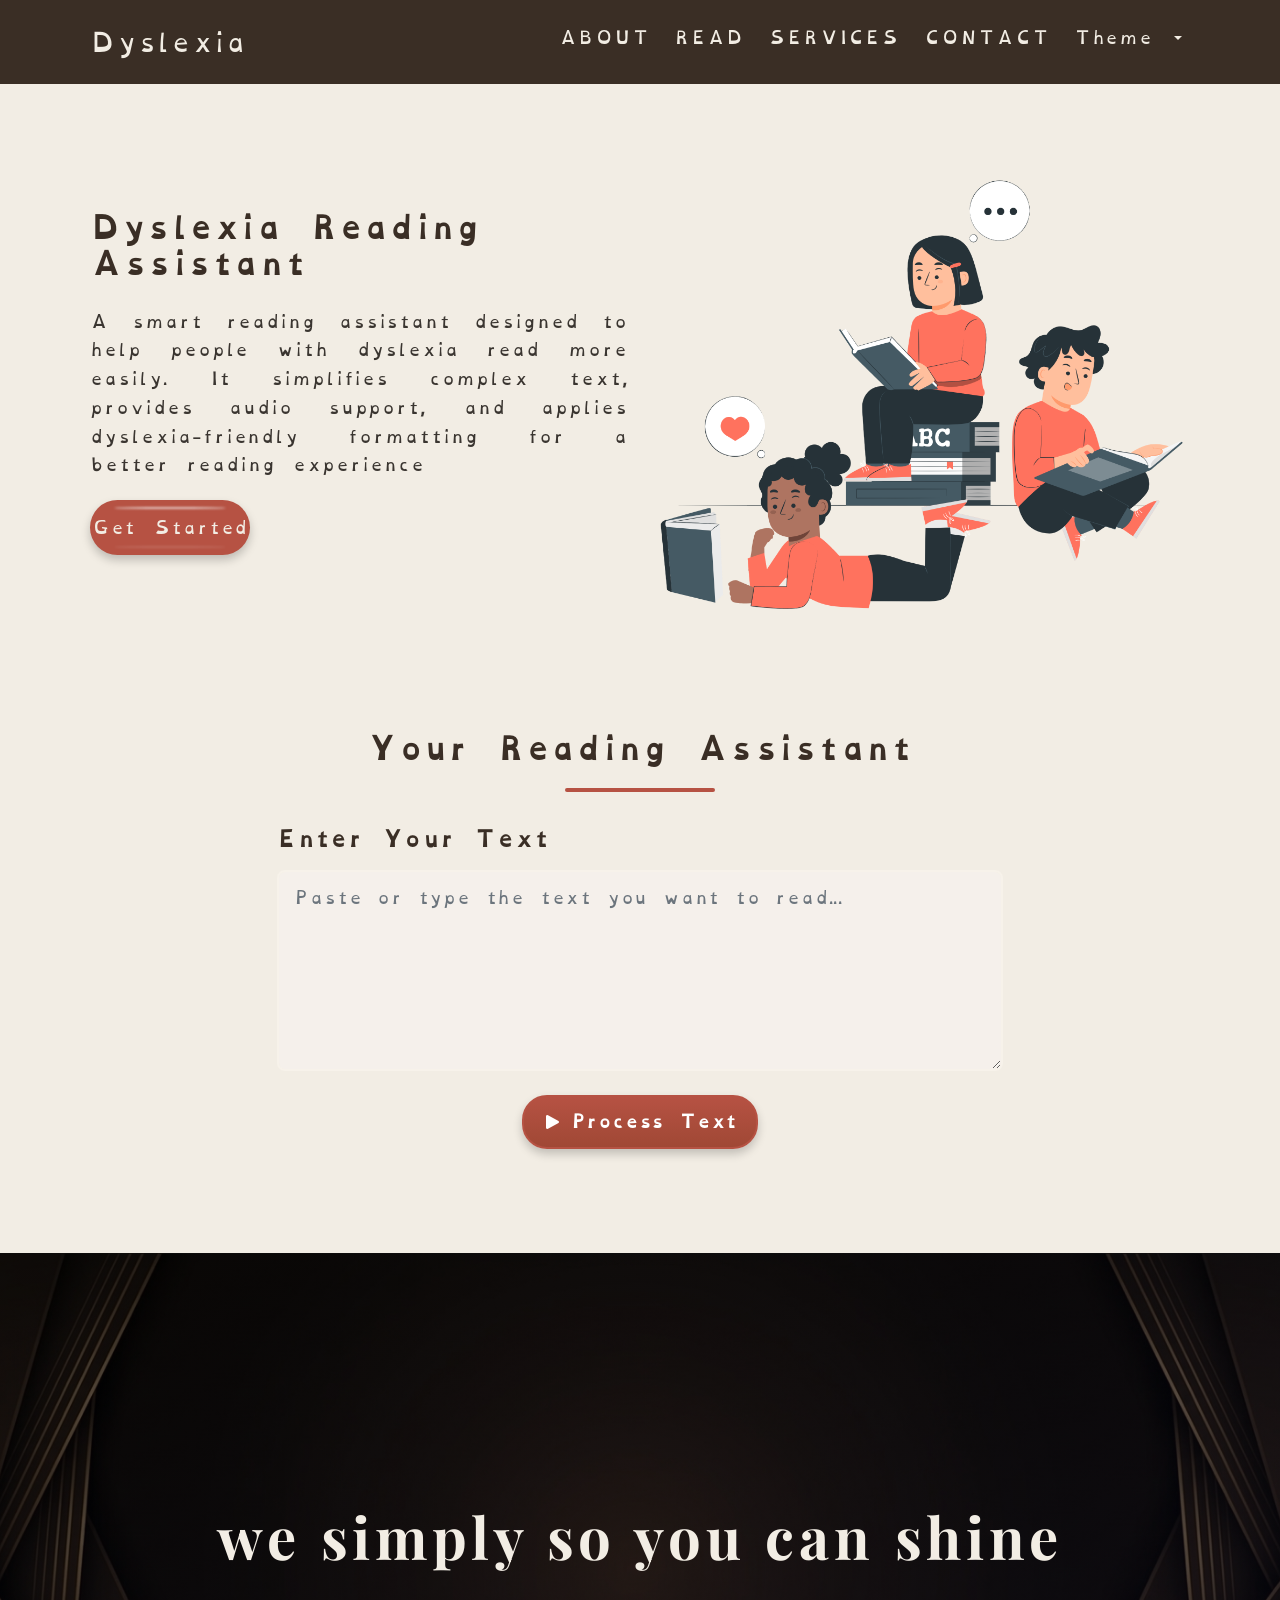
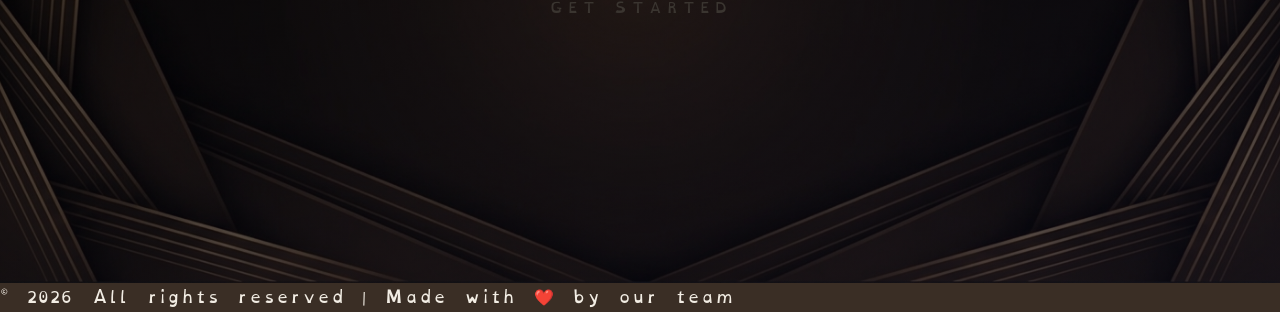
==== commit 9116317d: "update" ====
--- a/FrontEnd/index.html
+++ b/FrontEnd/index.html
@@ -1,4 +1,3 @@
-<<<<<<< HEAD
 <!DOCTYPE html>
 <html lang="en">
 
@@ -97,14 +96,19 @@
                                 placeholder="Paste or type the text you want to read..."></textarea>
 
                             <div class="mt-4 d-flex gap-2 justify-content-center">
+                                <button class="btn btn-outline-secondary btn-lg" id="analyzeBtn" style="display: none;">
+                                    <i class="fa-solid fa-search me-2"></i>Analyze 
+                                </button>
+                                <button class="btn btn-outline-info btn-lg" id="simplifyBtn" style="display: none;">
+                                    <i class="fa-solid fa-magic me-2"></i>Simplify 
+                                </button>
                                 <button class="btn btn-primary btn-lg" id="submitBtn">
                                     <i class="fa-solid fa-play me-2"></i>Process Text
                                 </button>
                             </div>
                         </div>
 
-                        <!-- Results Section -->
-                        <!-- 
+                        
                         <div class="results-section mt-5 p-4 border rounded" id="resultsSection" style="display: none;">
                             <h4 class="mb-4 fs-5">Processed Text</h4>
                             <div class="result-content p-3 bg-light rounded" id="resultContent">
@@ -119,7 +123,7 @@
                                 </button>
                             </div>
                         </div>
-                        -->
+                        
 
                         <!-- Loading Spinner -->
                         <div class="text-center mt-5" id="loadingSpinner" style="display: none;">
@@ -169,176 +173,4 @@
     <script src="js/main.js"></script>
 </body>
 
-=======
-<!DOCTYPE html>
-<html lang="en">
-
-<head>
-    <title>Dyslexia</title>
-    <meta charset="UTF-8">
-    <meta name="viewport" content="width=device-width, initial-scale=1">
-    <!--fontawesome-->
-    <link rel="stylesheet" href="./css/all.min.css">
-    <!--bootstrap -->
-    <link rel="stylesheet" href="./css/bootstrap.min.css">
-    <!--main css -->
-    <link rel="stylesheet" href="./css/style.css">
-    <link href="https://fonts.googleapis.com/css2?family=Playfair+Display:wght@400;700;900&display=swap"
-        rel="stylesheet">
-</head>
-
-<body>
-    <header>
-        <nav class="navbar navbar-expand-lg position-fixed">
-            <div class="container">
-                <a class="navbar-brand fs-4 pt-2" href="#Home">Dyslexia</a>
-                <button class="navbar-toggler" type="button" data-bs-toggle="collapse"
-                    data-bs-target="#navbarNavDropdown" aria-controls="navbarNavDropdown" aria-expanded="false"
-                    aria-label="Toggle navigation">
-                    <i class="fa-solid fa-bars "></i>
-                </button>
-                <div class="collapse navbar-collapse justify-content-end pt-2" id="navbarNavDropdown">
-                    <ul class="navbar-nav gap-2">
-                        <li class="nav-item">
-                            <a class="nav-link text-uppercase " href="#About">About</a>
-                        </li>
-                        <li class="nav-item">
-                            <a class="nav-link text-uppercase " href="#Read">Read</a>
-                        </li>
-                        <li class="nav-item">
-                            <a class="nav-link text-uppercase " href="#Services">Services</a>
-                        </li>
-                        <li class="nav-item">
-                            <a class="nav-link text-uppercase " href="#Contact">Contact</a>
-                        </li>
-                        <li class="nav-item dropdown">
-                            <a class="nav-link dropdown-toggle" href="#" role="button" data-bs-toggle="dropdown">
-                                Theme
-                            </a>
-
-                            <ul class="dropdown-menu">
-                                <li><button class="dropdown-item theme-btn" data-theme="Classic Bone">Classic
-                                    </button></li>
-                                <li><button class="dropdown-item theme-btn" data-theme="Dark reading mode">Dark
-                                        Mode</button></li>
-                                <li><button class="dropdown-item theme-btn" data-theme="Soft pastel">Soft
-                                        Pastel</button></li>
-                            </ul>
-                        </li>
-                    </ul>
-                </div>
-            </div>
-        </nav>
-    </header>
-    <main class="mt-4">
-        <!--about section-->
-
-        <section id="About">
-            <div class="container">
-                <div class="row align-items-center">
-
-                    <div class="col-md-6">
-                        <h1 class="fs-3 mb-4">Dyslexia Reading Assistant</h1>
-                        <p>A smart reading assistant designed to help people with dyslexia read more easily.
-                            It simplifies complex text, provides audio support, and applies dyslexia-friendly formatting
-                            for a better reading experience</p>
-
-                        <a href="#Read" class="go-read-btn">Get Started</a>
-                    </div>
-
-                    <div class="col-md-6 d-flex justify-content-end">
-                        <img id="theme-img" src="./imgs/home-classic-theme.png"
-                            alt="Dyslexia Reading Assistant Home's image" class="img-fluid rounded">
-                    </div>
-
-                </div>
-            </div>
-        </section>
-        <!-- Read Section -->
-
-        <section id="Read" class="reveal py-5">
-            <div class="container">
-                <h2 class="text-center mb-5 fs-3">Your Reading Assistant</h2>
-                <div class="row justify-content-center">
-                    <div class="col-lg-8">
-                        <!-- Input Section -->
-                        <div class="input-section mb-4">
-                            <label for="textInput" class="form-label fs-5 fw-bold mb-3">Enter Your Text</label>
-                            <textarea class="form-control" id="textInput" rows="6"
-                                placeholder="Paste or type the text you want to read..."></textarea>
-
-                            <div class="mt-4 d-flex gap-2 justify-content-center">
-                                <button class="btn btn-primary btn-lg" id="submitBtn">
-                                    <i class="fa-solid fa-play me-2"></i>Process Text
-                                </button>
-                            </div>
-                        </div>
-
-                        <!-- Results Section -->
-                        <!-- 
-                        <div class="results-section mt-5 p-4 border rounded" id="resultsSection" style="display: none;">
-                            <h4 class="mb-4 fs-5">Processed Text</h4>
-                            <div class="result-content p-3 bg-light rounded" id="resultContent">
-                            </div>
-                            
-                            <div class="mt-4 d-flex gap-2">
-                                <button class="btn btn-outline-primary" id="playAudioBtn">
-                                    <i class="fa-solid fa-volume-high me-2"></i>Play Audio
-                                </button>
-                                <button class="btn btn-outline-success" id="downloadBtn">
-                                    <i class="fa-solid fa-download me-2"></i>Download
-                                </button>
-                            </div>
-                        </div>
-                        -->
-
-                        <!-- Loading Spinner -->
-                        <div class="text-center mt-5" id="loadingSpinner" style="display: none;">
-                            <div class="spinner-border text-primary" role="status">
-                                <span class="visually-hidden">Loading...</span>
-                            </div>
-                            <p class="mt-3">Processing your text...</p>
-                        </div>
-
-
-                    </div>
-                </div>
-            </div>
-        </section>
-    </main>
-    <footer class="footer-hero">
-        <div class="footer-content text-center">
-            <h3 class="footer-title fw-bold mb-2 ">we simply so you can shine</h3>
-            <button class="footer-btn">
-                <span class="btn-text">GET STARTED</span>
-            </button>
-        </div>
-
-    
-                <!-- Features -->
-                <!--
-       <div class="col-md-4 mb-3">
-        <h5>Features</h5>
-        <ul class="list-unstyled">
-        
-          <li><a href="#" class="text-light text-decoration-none">Text Simplification</a></li>
-          <li><a href="#" class="text-light text-decoration-none">Audio Reading</a></li>
-          <li><a href="#" class="text-light text-decoration-none">Highlight Mode</a></li>
-        </ul>
-      </div>
-      -->
-
-            <!-- Bottom -->
-            <div class="text-center">
-                <p class="mb-0">
-                    © 2026 All rights reserved | Made with ❤️ by our team
-                </p>
-            </div>
-        </div>
-    </footer>
-    <script src="./js/bootstrap.bundle.min.js"></script>
-    <script src="js/main.js"></script>
-</body>
-
->>>>>>> 13caa580280e6b1562cb27ae76cb38aaae2c4fe9
 </html>
--- a/FrontEnd/css/style.css
+++ b/FrontEnd/css/style.css
@@ -1,18 +1,12 @@
-<<<<<<< HEAD
+
 /*font open dyslexic*/
 @font-face {
   font-family: 'OpenDyslexic';
-  src: url('/fonts/OpenDyslexic-Regular.otf') format('opentype');
+  src: url('../fonts/OpenDyslexic-Regular.otf') format('opentype');
   font-weight: normal;
   font-style: normal;
 }
 
-@font-face {
-  font-family: 'OpenDyslexic';
-  src: url('/fonts/OpenDyslexic-Bold.otf') format('opentype');
-  font-weight: bold;
-  font-style: normal;
-}
 /*===== DYSLEXIA-FRIENDLY SPACING & TYPOGRAPHY =====*/
 
 /* Section Spacing */
@@ -510,516 +504,4 @@
     padding: 10px 20px;
   }
 }
-=======
-/*font open dyslexic*/
-@font-face {
-  font-family: 'OpenDyslexic';
-  src: url('/fonts/OpenDyslexic-Regular.otf') format('opentype');
-  font-weight: normal;
-  font-style: normal;
-}
-
-@font-face {
-  font-family: 'OpenDyslexic';
-  src: url('/fonts/OpenDyslexic-Bold.otf') format('opentype');
-  font-weight: bold;
-  font-style: normal;
-}
-/*===== DYSLEXIA-FRIENDLY SPACING & TYPOGRAPHY =====*/
-
-/* Section Spacing */
-section:not(#About) {
-  padding: 80px 15px !important;
-  margin-bottom: 30px;
-  border-bottom: 3px solid var(--border-color);
-}
-
-section:not(#About):last-child {
-  border-bottom: none;
-  margin-bottom: 0;
-}
-
-/* Paragraphs */
-p {
-  margin-bottom: 20px;
-  line-height: 1.8;
-  letter-spacing: 0.06em;
-  word-spacing: 0.15em;
-  text-align: justify;
-}
-
-/* Lists */
-ul, ol {
-  margin-bottom: 25px;
-  padding-left: 30px;
-}
-
-li {
-  margin-bottom: 15px;
-  line-height: 1.8;
-  letter-spacing: 0.06em;
-}
-
-/*Colors*/
-
-:root {
-  --bg-color: #F2EDE4;
-  --card-bg-color: #F7F2EA;
-  --text-color: #3A3530;
-  --title-color: #3A2E25;
-  --accent-color: #b65243;
-  --border-color: #D4BC98;
-  --secondary-text: #5A4535;
-  --nav-color: #3A2E25;
-  --nav-text-color:#F2EDE4;
-  --input-bg-color: #F5F0EB;
-  --btn-hover-color: #a04835;
-  --success-color: #28a745;
-}
-:focus-visible {
-  outline: 3px solid var(--accent-color);
-  outline-offset: 3px;
-}
-body, * {
-  font-family: 'OpenDyslexic', sans-serif;
-}
-body {
-  background-color: var(--bg-color);
-  color: var(--text-color);
-  font-size: 16px;
-  line-height: 1.5;
-  letter-spacing: 0.05em;
-  word-spacing: 0.1em;
-  padding-top: 90px;
-}
-
-.card {
-  background-color: var(--card-bg-color);
-  color: var(--text-color);
-}
-
-h1,
-h2,
-h3,
-h4,
-h5,
-h6 {
-  color: var(--title-color);
-  margin-bottom: 25px;
-  font-weight: bold;
-  line-height: 1.3;
-  letter-spacing: 0.08em;
-}
-
-h1 {
-  font-size: 2.5rem;
-  margin-bottom: 30px;
-}
-
-h2 {
-  font-size: 2rem;
-  margin-bottom: 28px;
-  position: relative;
-  display: table;
-  margin: 0 auto;
-  padding-bottom: 0.5rem;
-  text-align: start;
-}
-
-h2::after {
-  content: "";
-  display: flex;
-  width: 150px;
-  height: 0.25rem;
-  margin-top: 20px;
-  background-color: var(--accent-color);
-  border-radius: 8px;
-  transition: background-color 0.3s ease;
-  position: absolute;
-  left: 50%;
-  transform: translateX(-50%);
-}
-
-h3 {
-  font-size: 1.5rem;
-  margin-bottom: 22px;
-}
-
-a {
-  text-decoration: none;
-}
-
-html {
-  scroll-behavior: smooth;
-    scroll-padding-top: 90px;
-
-}
-/*nav bar*/
-
-nav {
-  background-color: var(--nav-color);
-  width: 100%;
-  top: 0;        
-  left: 0;    
-  z-index: 1000;   
-}
-
-.navbar .navbar-brand,
-.navbar .nav-link,
-.navbar .nav-link i {
-  color: var(--nav-text-color) !important;
-}
-/* Dropdown Menu Styling */
-.dropdown-menu {
-  background-color: var(--card-bg-color);
-  border: 1px solid var(--border-color);
-  box-shadow: 0 5px 15px rgba(0, 0, 0, 0.2);
-}
-
-.dropdown-item {
-  color: var(--text-color);
-  font-weight: bold;
-  letter-spacing: 0.05em;
-  transition: all 0.3s ease;
-}
-
-.dropdown-item:hover,
-.dropdown-item:focus {
-  background-color: var(--accent-color);
-  color: white;
-}
-
-.dropdown-item.active {
-  background-color: var(--accent-color);
-  color: white;
-}
-
-/*show of all sections*/
-.reveal {
-  opacity: 0;
-  transform: translateY(50px);
-  transition: all 1.2s ease;
-}
-
-.reveal.active {
-  opacity: 1;
-  transform: translateY(0);
-}
-/*Get Started button*/
-.go-read-btn {
-  position: relative;
-  width: 160px;
-  height: 55px;
-  white-space: nowrap;
-  border-radius: 45px;
-  border: none;
-  background-color: var(--accent-color);
-  color: var(--bg-color);
-  box-shadow: 0px 5px 10px rgba(5, 5, 5, 0.212);
-  cursor: pointer;
-  display: flex;
-  align-items: center;
-  justify-content: center;
-  transition: all 0.2s ease;
-}
-
-.go-read-btn::before {
-  width: 70%;
-  height: 2px;
-  position: absolute;
-  background-color: rgba(250, 250, 250, 0.678);
-  content: "";
-  filter: blur(1px);
-  top: 7px;
-  border-radius: 50%;
-}
-
-.go-read-btn::after {
-  width: 70%;
-  height: 2px;
-  position: absolute;
-  background-color: rgba(250, 250, 250, 0.137);
-  content: "";
-  filter: blur(1px);
-  bottom: 7px;
-  border-radius: 50%;
-}
-.go-read-btn:hover,
-.go-read-btn:visited,
-.go-read-btn:focus {
-  color: var(--bg-color) !important;
-}
-.go-read-btn:hover {
-  opacity: 0.9;
-  transform: translateY(-2px);
-}
-@keyframes jello-horizontal {
-  0% {
-    transform: scale3d(1, 1, 1);
-  }
-
-  30% {
-    transform: scale3d(1.25, 0.75, 1);
-  }
-
-  40% {
-    transform: scale3d(0.75, 1.25, 1);
-  }
-
-  50% {
-    transform: scale3d(1.15, 0.85, 1);
-  }
-
-  65% {
-    transform: scale3d(0.95, 1.05, 1);
-  }
-
-  100% {
-    transform: scale3d(1, 1, 1);
-  }
-}
-
-
-/* Form Elements for reading section */
-.form-control, textarea {
-  font-size: 16px;
-  line-height: 1.8;
-  letter-spacing: 0.05em;
-  padding: 12px 15px;
-  border: 2px solid var(--card-bg-color);
-  border-radius: 8px;
-  background-color: var(--input-bg-color);
-  color: var(--text-color);
-  transition: all 0.3s ease;
-}
-
-.form-control:focus, textarea:focus {
-  border-color: var(--accent-color);
-  background-color: var(--input-bg-color);
-  box-shadow: 0 0 0 0.2rem rgba(0, 0, 0, 0.1);
-}
-
-.form-label {
-  margin-bottom: 12px;
-  font-weight: bold;
-  letter-spacing: 0.06em;
-  color: var(--title-color);
-}
-
-/* Buttons */
-.btn {
-  font-size: 16px;
-  padding: 12px 24px;
-  font-weight: bold;
-  letter-spacing: 0.05em;
-  border-radius: 8px;
-  transition: all 0.3s ease;
-  border: 2px solid transparent;
-}
-
-.btn-primary {
-  font-family: inherit;
-  background: linear-gradient(to bottom, var(--accent-color) 0%, var(--btn-hover-color) 100%);
-  border-color: var(--accent-color);
-  color: white;
-  padding: 0.8em 1.2em;
-  display: flex;
-  align-items: center;
-  justify-content: center;
-  font-weight: bold;
-  letter-spacing: 0.05em;
-  border-radius: 25px;
-  box-shadow: 0px 5px 10px rgba(0, 0, 0, 0.2);
-  transition: all 0.3s ease;
-  cursor: pointer;
-  position: relative;
-  overflow: hidden;
-}
-
-.btn-primary:hover {
-  transform: translateY(-3px);
-  box-shadow: 0px 8px 15px rgba(0, 0, 0, 0.3);
-  border-color: var(--accent-color);
-}
-
-.btn-primary:active {
-  transform: scale(0.95);
-  box-shadow: 0px 2px 5px rgba(0, 0, 0, 0.2);
-}
-
-.btn-primary i {
-  transition: all 0.3s ease;
-  margin-right: 0.5em;
-}
-
-.btn-primary:hover i {
-  transform: rotate(45deg);
-}
-
-
-
-.btn-outline-primary, .btn-outline-success {
-  border: 2px solid var(--accent-color);
-  color: var(--accent-color);
-}
-
-.btn-outline-primary:hover {
-  background-color: var(--accent-color);
-  border-color: var(--accent-color);
-  color: white;
-}
-
-.btn-outline-success:hover {
-  background-color: var(--success-color);
-  border-color: var(--success-color);
-  color: white;
-}
-
-
-/* Container Spacing */
-.container {
-  padding: 0 20px;
-}
-
-/* Card Enhancement */
-.results-section {
-  border: 2px solid var(--border-color);
-  background-color: var(--card-bg-color);
-}
-
-.result-content {
-  line-height: 1.9;
-  letter-spacing: 0.06em;
-  word-spacing: 0.15em;
-  padding: 20px !important;
-}
-
-/* Loading Spinner */
-.spinner-border {
-  width: 3rem;
-  height: 3rem;
-  border-width: 4px;
-}
-/* Footer hero */
-.footer-hero {
-  position: relative;
-  background-color: var(--nav-color);
-  color: var(--nav-text-color);
-  padding: 0;
-}
-
-.footer-hero .footer-content {
-  width: 100vw;
-  position: relative;
-  left: 50%;
-  right: 50%;
-  margin-left: -50vw;
-  margin-right: -50vw;
-  background: linear-gradient(160deg, rgba(0, 0, 0, 0.55), rgba(10, 10, 25, 0.55)), url('../imgs/footer.png') center/cover no-repeat;
-  background-size: cover;
-  padding: 40px 30px;
-  min-height: 70vh;
-  display: flex;
-  flex-direction: column;
-  justify-content: center;
-  align-items: center;
-}
-
-.footer-hero .container {
-  position: relative;
-  z-index: 1;
-}
-
-.footer-hero .footer-title {
-  font-family: 'Playfair Display', serif;
-  font-size: 58px;
-  color: var(--bg-color);
-  line-height: 1.3;
-}
-
-.footer-btn {
-  border: 2px  var(--text-color);
-  position: relative;
-  width: 200px;
-  height: 55px;
-  background-color: transparent;
-  border-radius: 4px;
-  transition: all 0.3s ease;
-  overflow: visible;
-  letter-spacing: 3px;
-}
-
-.footer-btn .btn-text {
-  position: absolute;
-  width: 100%;
-  font-size: 13px;
-  font-weight: 400;
-  left: 50%;
-  top: 50%;
-  text-align: center;
-  transform: translate(-50%, -50%);
-  color: var(--text-color);
-}
-
-.footer-btn:hover {
-  background-color: var(--text-color);
-}
-
-.footer-btn:hover .btn-text {
-  color: var(--bg-color);
-}
-
-/* ── Sparkles ── */
-.sparkle {
-  position: absolute;
-  pointer-events: none;
-  animation: sparkle-anim 1s ease forwards;
-  font-size: 0.9rem;
-  color: var(--accent-color); 
-}
-
-@keyframes sparkle-anim {
-  0%   { opacity: 0; transform: scale(0) rotate(0deg);  }
-  50%  { opacity: 1; transform: scale(1) rotate(45deg); }
-  100% { opacity: 0; transform: scale(0) rotate(90deg); }
-}
-@media (max-width: 768px) {
-  .footer-hero {
-    padding: 60px 15px;
-  }
-
-  .footer-hero .footer-content {
-    padding: 40px 16px;
-  }
-
-  .footer-hero .footer-title {
-    font-size: 2rem;
-  }
-}
-
-
-
-/* Responsive Spacing */
-@media (max-width: 768px) {
-  section:not(#About) {
-    padding: 60px 15px !important;
-  }
-
-  h1 {
-    font-size: 1.8rem;
-  }
-
-  h2 {
-    font-size: 1.5rem;
-  }
-
-  h3 {
-    font-size: 1.2rem;
-  }
-
-  .btn {
-    font-size: 14px;
-    padding: 10px 20px;
-  }
-}
->>>>>>> 13caa580280e6b1562cb27ae76cb38aaae2c4fe9
+
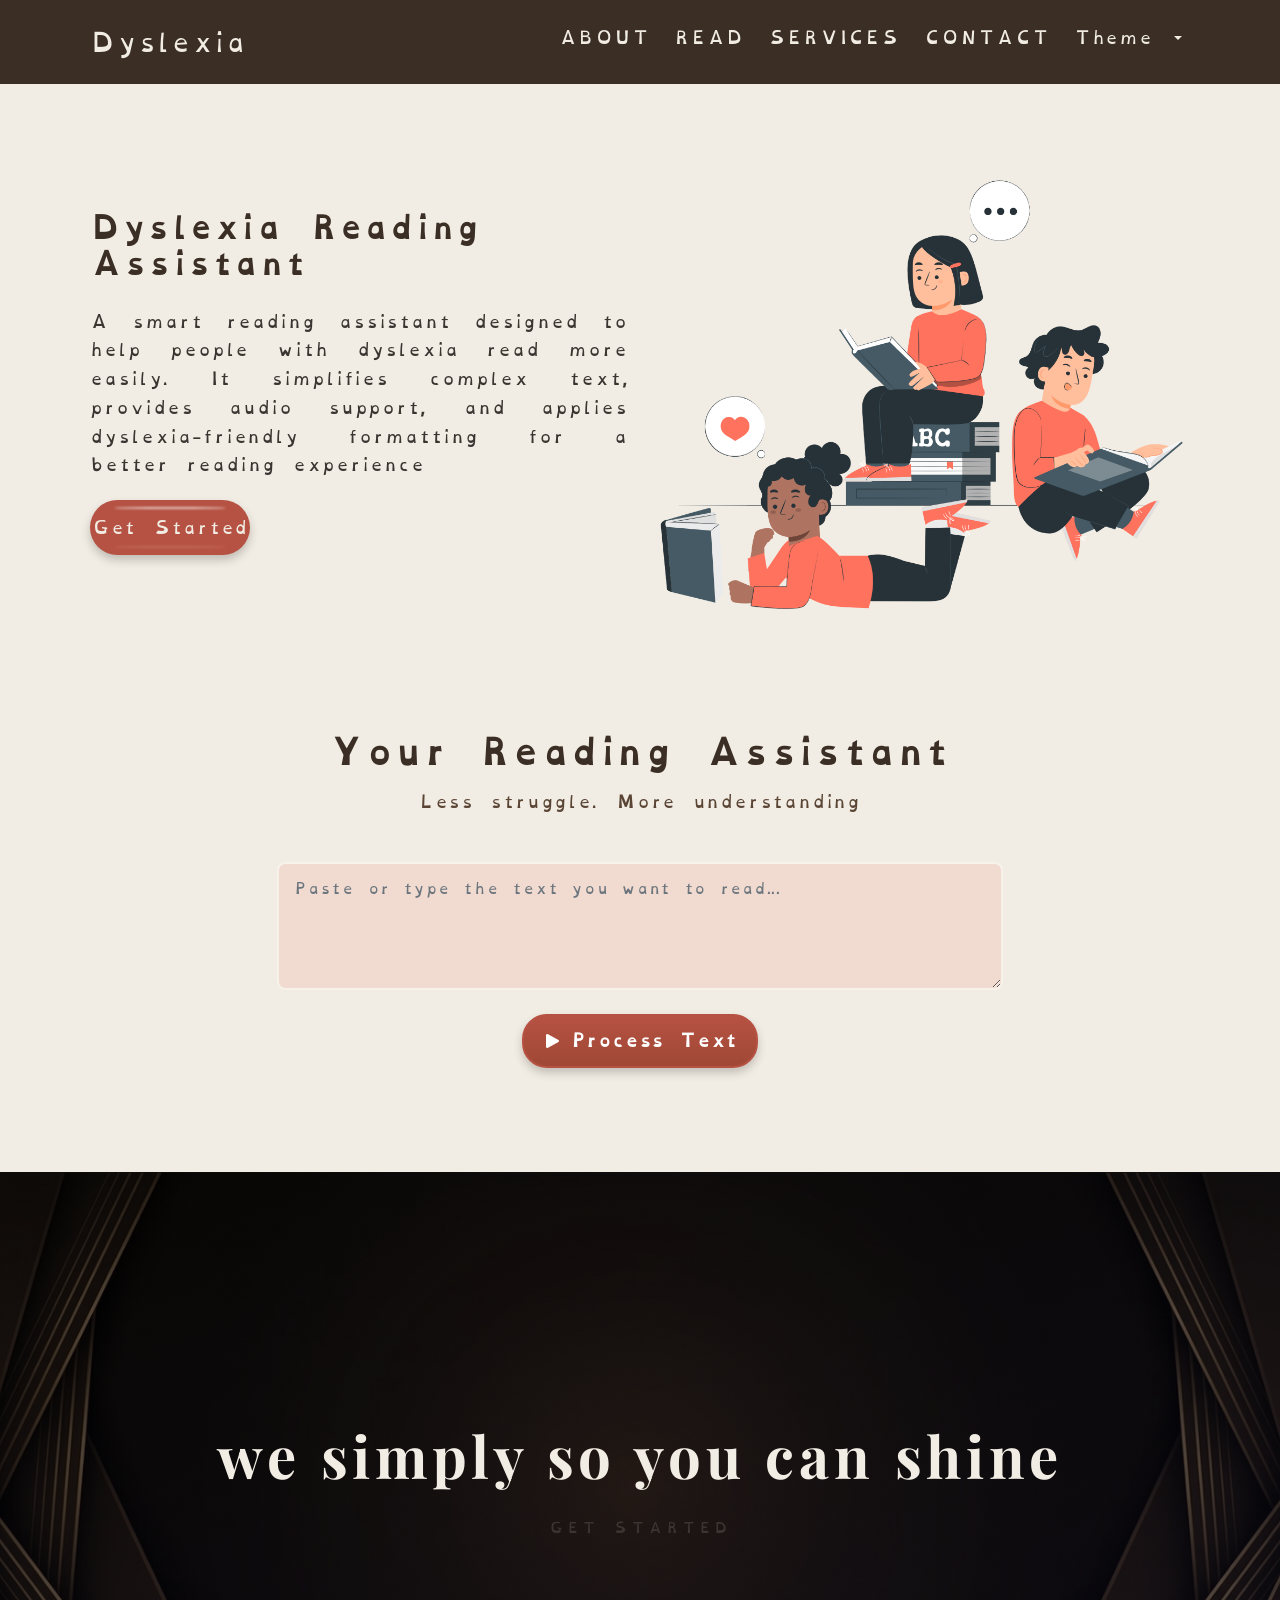
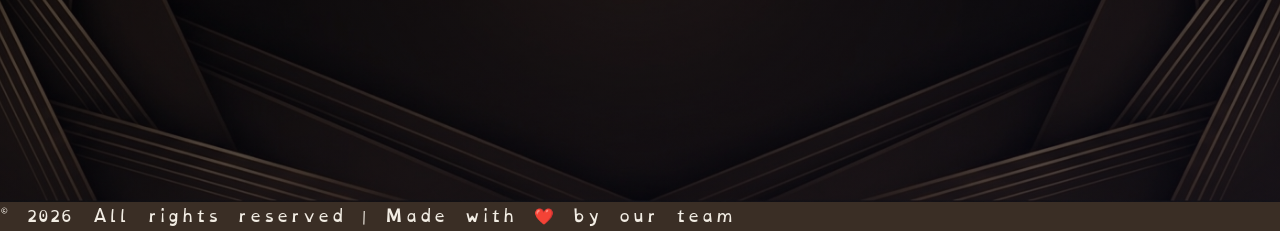
==== commit 56aeeab1: "edited result section" ====
--- a/FrontEnd/index.html
+++ b/FrontEnd/index.html
@@ -86,52 +86,74 @@
 
         <section id="Read" class="reveal py-5">
             <div class="container">
-                <h2 class="text-center mb-5 fs-3">Your Reading Assistant</h2>
+                <div class="main-heading text-center mb-5">
+                    <h2 class="fs-2 mb-2">Your Reading Assistant</h2>
+                    <span class="" style="color:var(--secondary-text)">Less struggle. More understanding</span>
+                </div>
+
                 <div class="row justify-content-center">
                     <div class="col-lg-8">
                         <!-- Input Section -->
                         <div class="input-section mb-4">
-                            <label for="textInput" class="form-label fs-5 fw-bold mb-3">Enter Your Text</label>
-                            <textarea class="form-control" id="textInput" rows="6"
+                            <textarea class="form-control" id="textInput" rows="4"
                                 placeholder="Paste or type the text you want to read..."></textarea>
 
                             <div class="mt-4 d-flex gap-2 justify-content-center">
-                                <button class="btn btn-outline-secondary btn-lg" id="analyzeBtn" style="display: none;">
-                                    <i class="fa-solid fa-search me-2"></i>Analyze 
-                                </button>
-                                <button class="btn btn-outline-info btn-lg" id="simplifyBtn" style="display: none;">
-                                    <i class="fa-solid fa-magic me-2"></i>Simplify 
-                                </button>
                                 <button class="btn btn-primary btn-lg" id="submitBtn">
                                     <i class="fa-solid fa-play me-2"></i>Process Text
                                 </button>
                             </div>
                         </div>
+                        <!-- Loading Spinner -->
+                        <div class="text-center mt-5" id="loadingSpinner" style="display: none;">
+                            <div class="spinner-border " role="status">
+                            </div>
+                        </div>
+
+                        <div class="results-section mt-5 p-4 border rounded" id="resultsSection" style="display: none;">
+                            <h4 class="mb-4 fs-5"><i class="fa-solid fa-square-poll-vertical"
+                                    style="color: var(--accent-color);"></i>Result:
+                            </h4>
+                            <div class="result-content p-3 " id="resultContent"></div>
+                            <div class="mt-4 d-flex gap-2 align-items-center justify-content-center">
+                                <div class="volume" id="playAudioBtn" title="Play Audio">
+                                    <input type="checkbox" class="volume-input" id="volumeCheckbox" />
+                                    <div class="volume-icon">
+                                        <svg viewBox="0 0 24 24" width="24" height="24" stroke="currentColor"
+                                            stroke-width="2" fill="none" stroke-linecap="round" stroke-linejoin="round"
+                                            class="volume-svg">
+                                            <polygon points="11 5 6 9 2 9 2 15 6 15 11 19 11 5"></polygon>
+                                            <path d="M19.07 4.93a10 10 0 0 1 0 14.14M15.54 8.46a5 5 0 0 1 0 7.07">
+                                            </path>
+                                        </svg>
+                                    </div>
+                                </div>
+                                <button class="Btn" id="downloadBtn">
+                                    <svg class="svgIcon" viewBox="0 0 384 512" height="1em"
+                                        xmlns="http://www.w3.org/2000/svg">
+                                        <path
+                                            d="M169.4 470.6c12.5 12.5 32.8 12.5 45.3 0l160-160c12.5-12.5 12.5-32.8 0-45.3s-32.8-12.5-45.3 0L224 370.8 224 64c0-17.7-14.3-32-32-32s-32 14.3-32 32l0 306.7L54.6 265.4c-12.5-12.5-32.8-12.5-45.3 0s-12.5 32.8 0 45.3l160 160z">
+                                        </path>
+                                    </svg>
+                                    <span class="icon2"></span>
+                                    <span class="tooltip">Download</span>
+                                </button>
+                            </div>
+                            <div class="mt-4 d-flex gap-2 justify-content-center" id="extraBtns"
+                                style="display:none !important">
+                                <button class="btn btn-primary" id="analyzeBtn">
+                                    <i class="fa-solid fa-search me-2"></i>Analyze 
+                                </button>
+                                <button class="btn btn-primary" id="simplifyBtn">
+                                    <i class="fa-solid fa-magic me-2"></i>Simplify 
+                                </button>
+                            </div>
 
                         
-                        <div class="results-section mt-5 p-4 border rounded" id="resultsSection" style="display: none;">
-                            <h4 class="mb-4 fs-5">Processed Text</h4>
-                            <div class="result-content p-3 bg-light rounded" id="resultContent">
-                            </div>
-                            
-                            <div class="mt-4 d-flex gap-2">
-                                <button class="btn btn-outline-primary" id="playAudioBtn">
-                                    <i class="fa-solid fa-volume-high me-2"></i>Play Audio
-                                </button>
-                                <button class="btn btn-outline-success" id="downloadBtn">
-                                    <i class="fa-solid fa-download me-2"></i>Download
-                                </button>
-                            </div>
                         </div>
-                        
 
-                        <!-- Loading Spinner -->
-                        <div class="text-center mt-5" id="loadingSpinner" style="display: none;">
-                            <div class="spinner-border text-primary" role="status">
-                                <span class="visually-hidden">Loading...</span>
-                            </div>
-                            <p class="mt-3">Processing your text...</p>
-                        </div>
+
+
 
 
                     </div>
@@ -147,9 +169,9 @@
             </button>
         </div>
 
-    
-                <!-- Features -->
-                <!--
+
+        <!-- Features -->
+        <!--
        <div class="col-md-4 mb-3">
         <h5>Features</h5>
         <ul class="list-unstyled">
@@ -161,12 +183,12 @@
       </div>
       -->
 
-            <!-- Bottom -->
-            <div class="text-center">
-                <p class="mb-0">
-                    © 2026 All rights reserved | Made with ❤️ by our team
-                </p>
-            </div>
+        <!-- Bottom -->
+        <div class="text-center">
+            <p class="mb-0">
+                © 2026 All rights reserved | Made with ❤️ by our team
+            </p>
+        </div>
         </div>
     </footer>
     <script src="./js/bootstrap.bundle.min.js"></script>
--- a/FrontEnd/css/style.css
+++ b/FrontEnd/css/style.css
@@ -19,6 +19,10 @@
 section:not(#About):last-child {
   border-bottom: none;
   margin-bottom: 0;
+}
+/* Container Spacing */
+.container {
+  padding: 0 20px;
 }
 
 /* Paragraphs */
@@ -107,7 +111,7 @@
   padding-bottom: 0.5rem;
   text-align: start;
 }
-
+/*
 h2::after {
   content: "";
   display: flex;
@@ -121,7 +125,7 @@
   left: 50%;
   transform: translateX(-50%);
 }
-
+*/
 h3 {
   font-size: 1.5rem;
   margin-bottom: 22px;
@@ -264,7 +268,7 @@
 
 /* Form Elements for reading section */
 .form-control, textarea {
-  font-size: 16px;
+  font-size: 14px;
   line-height: 1.8;
   letter-spacing: 0.05em;
   padding: 12px 15px;
@@ -356,13 +360,113 @@
   border-color: var(--success-color);
   color: white;
 }
-
-
-/* Container Spacing */
-.container {
-  padding: 0 20px;
-}
-
+/* Volume Button */
+.volume {
+  width: 50px;
+  height: 50px;
+  border-radius: 100%;
+  background-color: var(--card-bg-color);
+  overflow: hidden;
+  position: relative;
+  box-shadow: 2px 2px 10px rgba(0, 0, 0, 0.11);
+  transition-duration: .3s;
+  cursor: pointer;
+}
+.volume-icon {
+  width: 100%;
+  height: 100%;
+  display: flex;
+  align-items: center;
+  justify-content: center;
+  transition: all 0.5s ease;
+  overflow: hidden;
+  position: relative;
+}
+.volume-svg {
+  z-index: 2;
+  color: var(--accent-color);
+  height: 20px;
+  width: 20px;
+}
+.volume-input {
+  position: absolute;
+  inset: 0;
+  opacity: 0;  
+  cursor: pointer;
+  z-index: 999;
+}
+.volume-icon:before {
+  background-color: var(--accent-color);
+  content: "";
+  display: flex;
+  width: 0px;
+  height: 0px;
+  border-radius: 100%;
+  transition: all 0.2s ease;
+  position: absolute;
+  left: 50%;
+  top: 50%;
+  transform: translate(-50%, -50%);
+}
+
+.volume:hover {
+  background-color: var(--accent-color);
+}
+
+.volume:hover .volume-svg {
+  color: white;
+}
+.volume-input:checked + .volume-icon:before {
+  width: calc(100% + 4px);
+  height: calc(100% + 4px);
+}
+.volume-input:checked + .volume-icon svg {
+  color: white;
+}
+/*download button*/
+.Btn {
+  width: 50px;
+  height: 50px;
+  border: none;
+  border-radius: 50%;
+  background-color: var(--card-bg-color);
+  display: flex;
+  flex-direction: column;
+  align-items: center;
+  justify-content: center;
+  cursor: pointer;
+  position: relative;
+  transition-duration: .3s;
+  box-shadow: 2px 2px 10px rgba(0, 0, 0, 0.11);
+}
+
+.svgIcon {
+  fill: var(--accent-color);
+}
+
+.icon2 {
+  width: 18px;
+  height: 5px;
+  border-bottom: 2px solid var(--accent-color);
+  border-left: 2px solid var(--accent-color);
+  border-right: 2px solid var(--accent-color);
+}
+
+.Btn:hover {
+  background-color: var(--accent-color);
+  transition-duration: .3s;
+}
+
+.Btn:hover .icon2 {
+  border-bottom: 2px solid white;
+  border-left: 2px solid white;
+  border-right: 2px solid white;
+}
+
+.Btn:hover .svgIcon {
+  fill: white;
+  animation: slide-in-top 0.6s cubic-bezier(0.250, 0.460, 0.450, 0.940) both;
+}
 /* Card Enhancement */
 .results-section {
   border: 2px solid var(--border-color);
@@ -381,6 +485,16 @@
   width: 3rem;
   height: 3rem;
   border-width: 4px;
+  color: var(--accent-color);
+}
+:focus-visible {
+  outline: 3px solid var(--accent-color) !important;
+  outline-offset: 3px;
+}
+
+button:focus {
+  outline: none;
+  box-shadow: 0 0 0 3px rgba(182, 82, 67, 0.3);
 }
 /* Footer hero */
 .footer-hero {
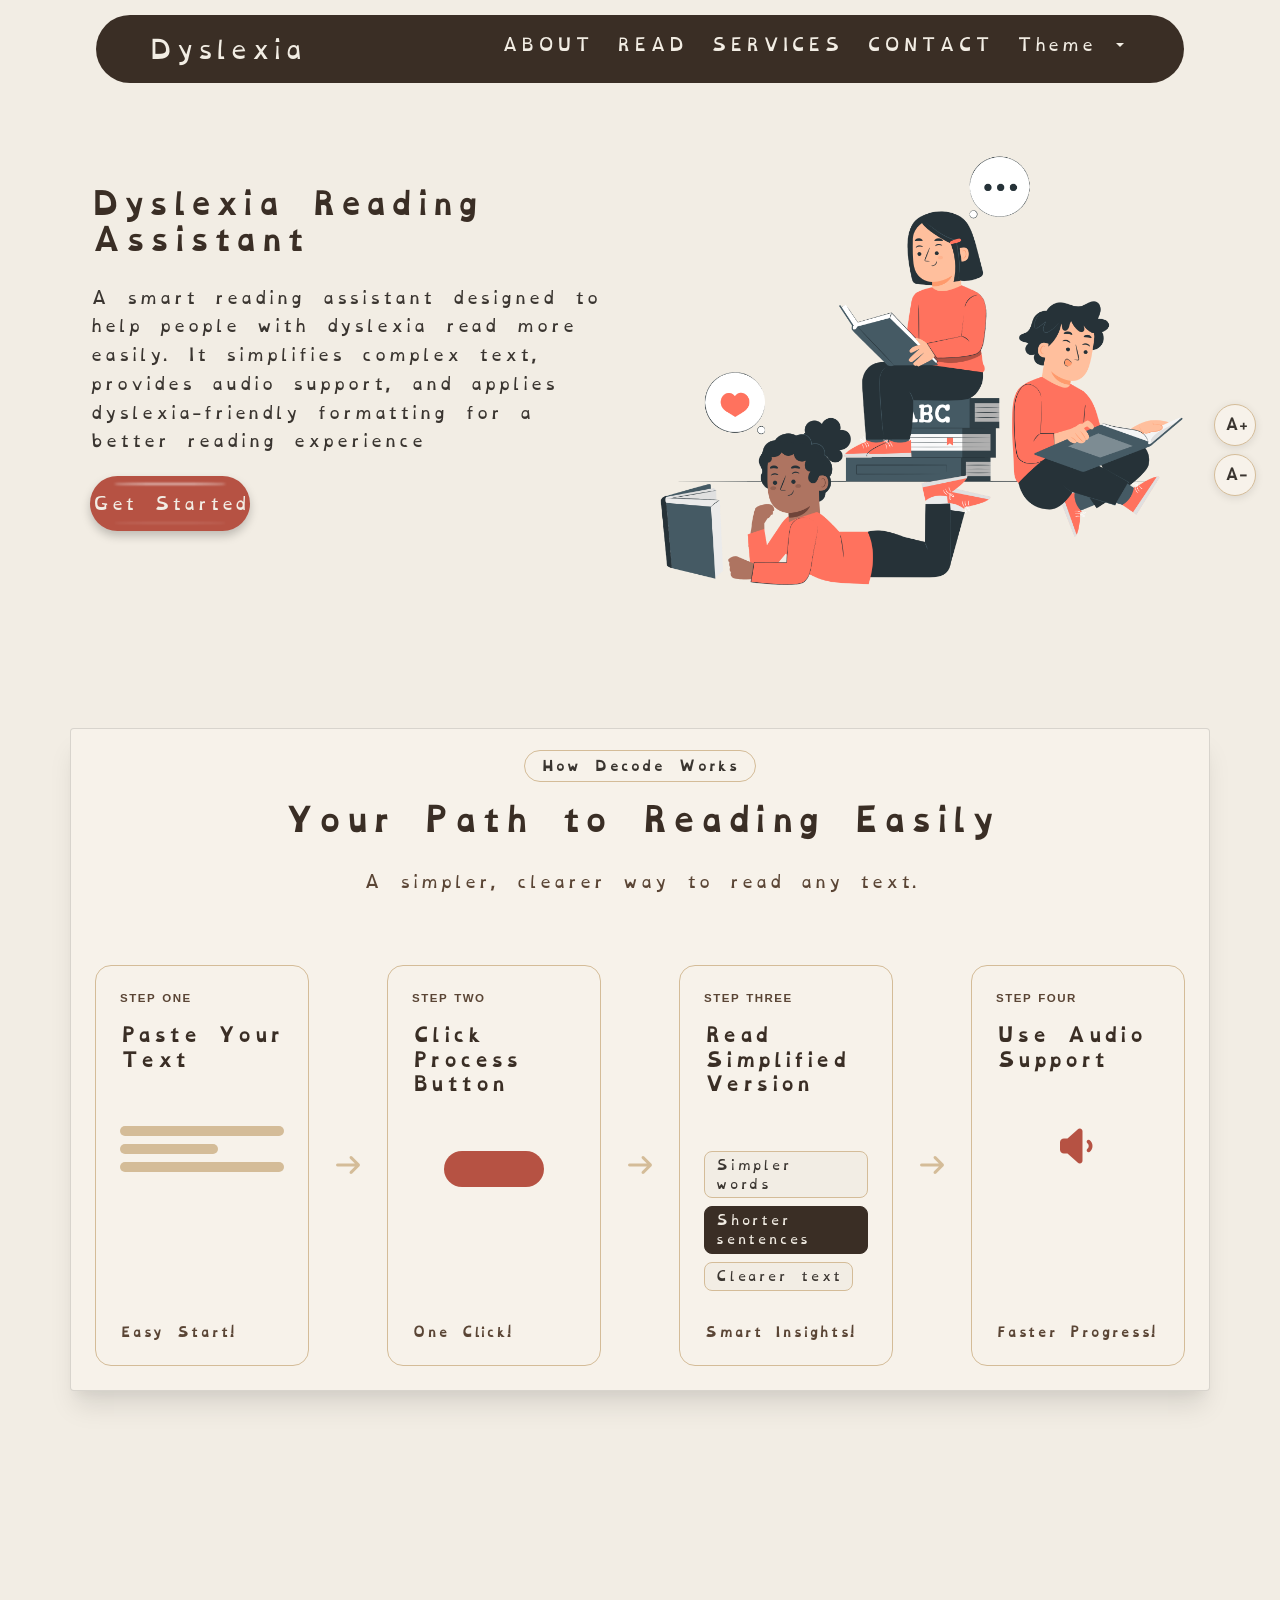
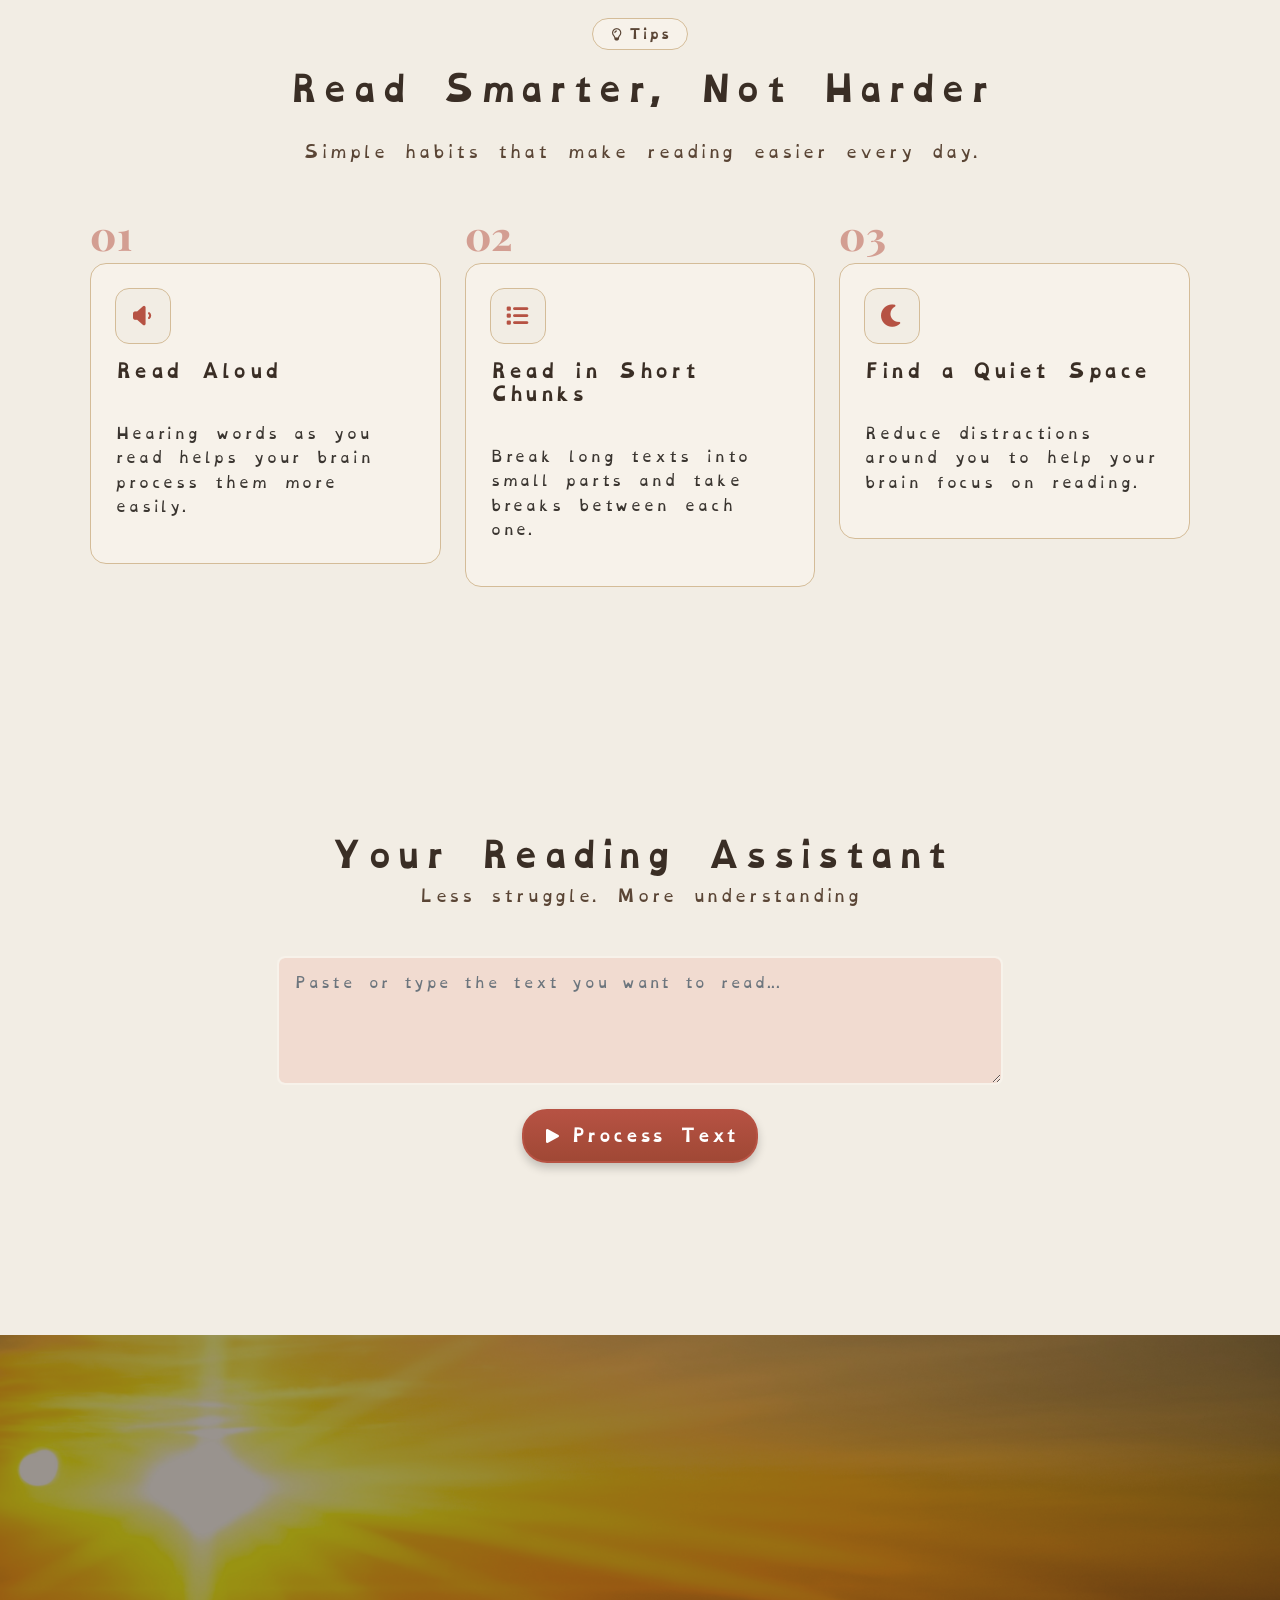
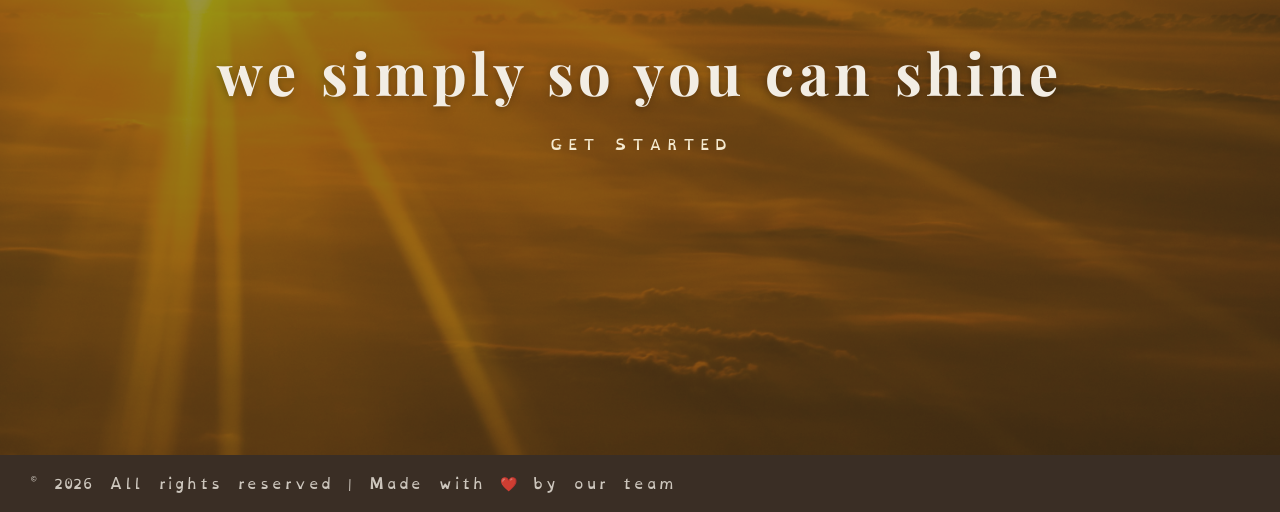
==== commit bb7167c3: "my changes" ====
--- a/FrontEnd/index.html
+++ b/FrontEnd/index.html
@@ -17,7 +17,7 @@
 
 <body>
     <header>
-        <nav class="navbar navbar-expand-lg position-fixed">
+        <nav class="navbar navbar-expand-lg ">
             <div class="container">
                 <a class="navbar-brand fs-4 pt-2" href="#Home">Dyslexia</a>
                 <button class="navbar-toggler" type="button" data-bs-toggle="collapse"
@@ -58,9 +58,8 @@
             </div>
         </nav>
     </header>
-    <main class="mt-4">
+    <main>
         <!--about section-->
-
         <section id="About">
             <div class="container">
                 <div class="row align-items-center">
@@ -82,9 +81,139 @@
                 </div>
             </div>
         </section>
+        <!-- HowItWorks Section -->
+        <section id="HowItWorks" class="py-5">
+            <div class="container card p-4"
+                style="box-shadow: rgba(0, 0, 0, 0.1) 0px 20px 25px -5px, rgba(0, 0, 0, 0.04) 0px 10px 10px -5px;">
+
+                <!-- Section Header -->
+                <div class="text-center mb-5">
+                    <span class="how-it-works-label">How Decode Works</span>
+                    <h2 class="how-it-works-title mt-4">Your Path to Reading Easily</h2>
+                    <p class="how-it-works-sub text-center">A simpler, clearer way to read any text.</p>
+                </div>
+
+                <!-- Steps -->
+                <div class="row g-4 align-items-stretch">
+
+                    <div class="col-md">
+                        <div class="step-card h-100 p-4">
+                            <span class="step-label">STEP ONE</span>
+                            <h3 class="step-title">Paste Your Text</h3>
+                            <div class="step-visual">
+                                <div class="visual-line"></div>
+                                <div class="visual-line short"></div>
+                                <div class="visual-line"></div>
+                            </div>
+                            <span class="step-tag">Easy Start!</span>
+                        </div>
+                    </div>
+
+                    <div class="col-md-auto d-flex align-items-center">
+                        <div class="step-arrow-right"><i class="fa-solid fa-arrow-right"></i></div>
+                    </div>
+
+                    <div class="col-md">
+                        <div class="step-card h-100 p-4">
+                            <span class="step-label">STEP TWO</span>
+                            <h3 class="step-title">Click Process Button</h3>
+                            <div class="step-visual">
+                                <div class="visual-btn"></div>
+                            </div>
+                            <span class="step-tag">One Click!</span>
+                        </div>
+                    </div>
+
+                    <div class="col-md-auto d-flex align-items-center">
+                        <div class="step-arrow-right"><i class="fa-solid fa-arrow-right"></i></div>
+                    </div>
+
+                    <div class="col-md">
+                        <div class="step-card h-100 p-4">
+                            <span class="step-label">STEP THREE</span>
+                            <h3 class="step-title">Read Simplified Version</h3>
+                            <div class="step-visual">
+                                <span class="visual-tag">Simpler words</span>
+                                <span class="visual-tag active">Shorter sentences</span>
+                                <span class="visual-tag">Clearer text</span>
+                            </div>
+                            <span class="step-tag">Smart Insights!</span>
+                        </div>
+                    </div>
+
+                    <div class="col-md-auto d-flex align-items-center">
+                        <div class="step-arrow-right"><i class="fa-solid fa-arrow-right"></i></div>
+                    </div>
+
+                    <div class="col-md">
+                        <div class="step-card h-100 p-4">
+                            <span class="step-label">STEP FOUR</span>
+                            <h3 class="step-title">Use Audio Support</h3>
+                            <div class="step-visual text-center">
+                                <span class="visual-icon"><i class="fa-solid fa-volume-low fs-1"
+                                        style="color: var(--accent-color);"></i></span>
+                            </div>
+                            <span class="step-tag">Faster Progress!</span>
+                        </div>
+                    </div>
+
+                </div>
+            </div>
+        </section>
+        <!--Tips  Section  -->
+
+        <section id="Tips" class="py-5">
+            <div class="container">
+
+                <!-- Section Header -->
+                <div class="text-center mb-5">
+                    <span class="tips-label"><i class="fa-regular fa-lightbulb me-1"></i>Tips</span>
+                    <h2 class="tips-title mt-4">Read Smarter, Not Harder</h2>
+                    <p class="tips-sub text-center">Simple habits that make reading easier every day.</p>
+                </div>
+
+                <!-- Tips Cards -->
+                <div class="row g-4 justify-content-center">
+
+                    <div class="col-md-4">
+                        <span class="tip-number">01</span>
+                        <div class="tip-card p-4">
+                            <div class="tip-icon-wrap">
+                                <i class="fa-solid fa-volume-low"></i>
+                            </div>
+                            <h3 class="tip-title">Read Aloud</h3>
+                            <p class="tip-text">Hearing words as you read helps your brain process them more easily.</p>
+                        </div>
+                    </div>
+
+                    <div class="col-md-4">
+                        <span class="tip-number">02</span>
+                        <div class="tip-card p-4 ">
+                            <div class="tip-icon-wrap">
+                                <i class="fa-solid fa-list"></i>
+                            </div>
+                            <h3 class="tip-title">Read in Short Chunks</h3>
+                            <p class="tip-text">Break long texts into small parts and take breaks between each one.</p>
+                        </div>
+                    </div>
+
+                    <div class="col-md-4">
+                        <span class="tip-number">03</span>
+                        <div class="tip-card p-4 ">
+                            <div class="tip-icon-wrap">
+                                <i class="fa-solid fa-moon"></i>
+                            </div>
+                            <h3 class="tip-title">Find a Quiet Space</h3>
+                            <p class="tip-text">Reduce distractions around you to help your brain focus on reading.</p>
+                        </div>
+                    </div>
+
+                </div>
+            </div>
+        </section>
         <!-- Read Section -->
 
-        <section id="Read" class="reveal py-5">
+        <section id="Read" class="reveal py-5 m-5">
             <div class="container">
                 <div class="main-heading text-center mb-5">
                     <h2 class="fs-2 mb-2">Your Reading Assistant</h2>
@@ -142,14 +271,14 @@
                             <div class="mt-4 d-flex gap-2 justify-content-center" id="extraBtns"
                                 style="display:none !important">
                                 <button class="btn btn-primary" id="analyzeBtn">
-                                    <i class="fa-solid fa-search me-2"></i>Analyze 
+                                    <i class="fa-solid fa-search me-2"></i>Analyze
                                 </button>
                                 <button class="btn btn-primary" id="simplifyBtn">
-                                    <i class="fa-solid fa-magic me-2"></i>Simplify 
+                                    <i class="fa-solid fa-magic me-2"></i>Simplify
                                 </button>
                             </div>
 
-                        
+
                         </div>
 
 
@@ -161,6 +290,7 @@
             </div>
         </section>
     </main>
+
     <footer class="footer-hero">
         <div class="footer-content text-center">
             <h3 class="footer-title fw-bold mb-2 ">we simply so you can shine</h3>
@@ -169,30 +299,21 @@
             </button>
         </div>
 
-
-        <!-- Features -->
-        <!--
-       <div class="col-md-4 mb-3">
-        <h5>Features</h5>
-        <ul class="list-unstyled">
-        
-          <li><a href="#" class="text-light text-decoration-none">Text Simplification</a></li>
-          <li><a href="#" class="text-light text-decoration-none">Audio Reading</a></li>
-          <li><a href="#" class="text-light text-decoration-none">Highlight Mode</a></li>
-        </ul>
-      </div>
-      -->
-
         <!-- Bottom -->
-        <div class="text-center">
+        <div class="footer-bottom text-center py-3">
             <p class="mb-0">
                 © 2026 All rights reserved | Made with ❤️ by our team
             </p>
         </div>
-        </div>
     </footer>
+     <!-- Font Size Control -->
+    <div class="font-controls" id="fontControls">
+        <button class="font-ctrl-btn" id="fontIncrease" aria-label="Increase font size">A+</button>
+        <button class="font-ctrl-btn" id="fontDecrease" aria-label="Decrease font size">A-</button>
+    </div>
     <script src="./js/bootstrap.bundle.min.js"></script>
     <script src="js/main.js"></script>
+
 </body>
 
 </html>
--- a/FrontEnd/css/style.css
+++ b/FrontEnd/css/style.css
@@ -11,9 +11,8 @@
 
 /* Section Spacing */
 section:not(#About) {
-  padding: 80px 15px !important;
+  padding: 100px 15px !important;
   margin-bottom: 30px;
-  border-bottom: 3px solid var(--border-color);
 }
 
 section:not(#About):last-child {
@@ -31,7 +30,7 @@
   line-height: 1.8;
   letter-spacing: 0.06em;
   word-spacing: 0.15em;
-  text-align: justify;
+  text-align: left;
 }
 
 /* Lists */
@@ -103,29 +102,11 @@
 }
 
 h2 {
-  font-size: 2rem;
+  font-size: 30px;
   margin-bottom: 28px;
-  position: relative;
-  display: table;
-  margin: 0 auto;
-  padding-bottom: 0.5rem;
-  text-align: start;
-}
-/*
-h2::after {
-  content: "";
-  display: flex;
-  width: 150px;
-  height: 0.25rem;
-  margin-top: 20px;
-  background-color: var(--accent-color);
-  border-radius: 8px;
-  transition: background-color 0.3s ease;
-  position: absolute;
-  left: 50%;
-  transform: translateX(-50%);
-}
-*/
+  
+}
+
 h3 {
   font-size: 1.5rem;
   margin-bottom: 22px;
@@ -143,11 +124,15 @@
 /*nav bar*/
 
 nav {
-  background-color: var(--nav-color);
-  width: 100%;
-  top: 0;        
-  left: 0;    
-  z-index: 1000;   
+  position: fixed !important;
+  top: 15px ;
+  left: 50% ;
+  transform: translateX(-50%) ;
+  width: 85% !important;
+  background-color: var(--nav-color) ;
+  border-radius: 999px;
+  z-index: 9999 !important;
+  padding: 0 2rem !important;
 }
 
 .navbar .navbar-brand,
@@ -190,6 +175,37 @@
 .reveal.active {
   opacity: 1;
   transform: translateY(0);
+}
+/* Font Size Controls */
+.font-controls {
+  position: fixed;
+  right: 1.5rem;
+  top: 50%;
+  transform: translateY(-50%);
+  display: flex;
+  flex-direction: column;
+  gap: 0.5rem;
+  z-index: 999;
+}
+
+.font-ctrl-btn {
+  width: 42px;
+  height: 42px;
+  border-radius: 50%;
+  border: 1.5px solid var(--border-color);
+  background-color: var(--card-bg-color);
+  color: var(--text-color);
+  font-weight: 800;
+  font-size: 0.85rem;
+  cursor: pointer;
+  transition: all 0.2s ease;
+  box-shadow: 0 2px 8px rgba(0,0,0,0.1);
+}
+
+.font-ctrl-btn:hover {
+  background-color: var(--accent-color);
+  color: var(--bg-color);
+  border-color: var(--accent-color);
 }
 /*Get Started button*/
 .go-read-btn {
@@ -264,7 +280,224 @@
     transform: scale3d(1, 1, 1);
   }
 }
-
+/* How it works */
+
+/* ── Section Header ── */
+.how-it-works-label {
+  background-color: var(--card-bg-color);
+  border: 1.5px solid var(--border-color);
+  border-radius: 999px;
+  padding: 4px 16px;
+  font-size: 0.78rem;
+  font-weight: 700;
+  color: var(--muted-text);
+  letter-spacing: 1px;
+}
+
+.how-it-works-title {
+  font-weight: 800;
+  color: var(--title-color);
+}
+
+.how-it-works-sub {
+  font-size: 1rem;
+  color: var(--secondary-text);
+}
+
+/* ── Step Cards ── */
+.step-card {
+  background-color: var(--card-bg-color);
+  border: 1.5px solid var(--border-color);
+  border-radius: 16px;
+  display: flex;
+  flex-direction: column;
+  justify-content: space-between;
+  gap: 1rem;
+  opacity: 0;
+  transform: translateY(30px);
+transition: opacity 0.5s ease, 
+              transform 0.5s ease,
+              box-shadow 0.3s ease; 
+  cursor: pointer;
+}
+
+.step-card.visible {
+  opacity: 1;
+  transform: translateY(0);
+}
+.step-card:hover {
+  transform: translateY(-6px);
+  box-shadow: 0px 12px 24px rgba(0, 0, 0, 0.1);
+  border-color: var(--accent-color);
+}
+.step-label {
+  font-size: 0.72rem;
+  font-weight: 700;
+  letter-spacing: 1.5px;
+  font-family: sans-serif;
+  color: var(--secondary-text);
+}
+
+.step-title {
+  font-size: 1.1rem;
+  font-weight: 700;
+  color: var(--title-color);
+  line-height: 1.4;
+}
+
+/* ── Visuals ── */
+.step-visual {
+  flex: 1;
+  display: flex;
+  flex-direction: column;
+  gap: 8px;
+  padding: 1rem 0;
+}
+
+.visual-line {
+  height: 10px;
+  background-color: var(--border-color);
+  border-radius: 999px;
+  width: 100%;
+}
+
+.visual-line.short { width: 60%; }
+
+.visual-btn {
+  height: 36px;
+  width: 100px;
+  background-color: var(--accent-color);
+  border-radius: 999px;
+  margin: 0 auto;
+}
+
+.visual-tag {
+  background-color: var(--bg-color);
+  border: 1.5px solid var(--border-color);
+  border-radius: 8px;
+  padding: 4px 10px;
+  font-size: 0.78rem;
+  color: var(--text-color);
+  width: fit-content;
+}
+
+.visual-tag.active {
+  background-color: var(--title-color);
+  color: var(--bg-color);
+  border-color: var(--title-color);
+}
+
+.visual-icon {
+   font-size: 30px;
+  color: var(--accent-color);
+   }
+
+/* ── Arrow ── */
+.step-arrow-right {
+  font-size: 1.5rem;
+  color: var(--border-color);
+  font-weight: 700;
+}
+
+/* ── Tag ── */
+.step-tag {
+  font-size: 12px;
+  font-weight: 700;
+  color: var(--secondary-text);
+  margin-top: auto;  
+}
+
+/* ── Responsive ── */
+@media (max-width: 768px) {
+  .step-arrow-right { transform: rotate(90deg); }
+  .col-md-auto { justify-content: center; }
+}
+/* ── Tips Section ── */
+.tips-label {
+  background-color: var(--card-bg-color);
+  border: 1.5px solid var(--border-color);
+  border-radius: 999px;
+  padding: 4px 16px;
+  font-size: 0.78rem;
+  font-weight: 700;
+  color: var(--secondary-text);
+  letter-spacing: 1px;
+}
+
+.tips-title {
+  font-size: 2rem;
+  font-weight: 800;
+  color: var(--title-color);
+}
+
+.tips-sub {
+  font-size: 1rem;
+  color: var(--secondary-text);
+}
+
+/* ── Tip Card ── */
+.tip-card {
+  background-color: var(--card-bg-color);
+  border: 1.5px solid var(--border-color);
+  border-radius: 16px;
+  display: flex;
+  flex-direction: column;
+  gap: 1rem;
+  opacity: 0;
+  transform: translateY(30px);
+  transition: opacity 0.5s ease,
+              transform 0.5s ease,
+              box-shadow 0.3s ease;
+  cursor: pointer;
+  justify-content: flex-start;
+}
+
+.tip-card.visible {
+  opacity: 1;
+  transform: translateY(0);
+}
+
+.tip-card:hover {
+  transform: translateY(-6px);
+  box-shadow: 0px 12px 24px rgba(0, 0, 0, 0.1);
+  border-color: var(--accent-color);
+}
+.tip-number {
+  display: block;
+  font-size: 2.5rem;
+  font-weight: 800;
+  color: var(--accent-color);
+  opacity: 0.5;
+  font-family: 'Playfair Display', serif;
+  line-height: 1;
+  margin-bottom: 0.5rem;
+}
+/* ── Icon ── */
+.tip-icon-wrap {
+  width: 56px;
+  height: 56px;
+  background-color: var(--bg-color);
+  border: 1.5px solid var(--border-color);
+  border-radius: 14px;
+  display: flex;
+  align-items: center;
+  justify-content: center;
+  font-size: 1.4rem;
+  color: var(--accent-color);
+}
+
+.tip-title {
+  font-size: 1.1rem;
+  font-weight: 700;
+  color: var(--title-color);
+}
+
+.tip-text {
+  font-size: 0.9rem;
+  color: var(--text-color);
+  line-height: 1.7;
+   text-align: left;
+}
 
 /* Form Elements for reading section */
 .form-control, textarea {
@@ -498,27 +731,40 @@
 }
 /* Footer hero */
 .footer-hero {
-  position: relative;
-  background-color: var(--nav-color);
-  color: var(--nav-text-color);
-  padding: 0;
+   position: relative;
+  overflow: hidden;
 }
 
 .footer-hero .footer-content {
+   position: relative;
   width: 100vw;
-  position: relative;
   left: 50%;
   right: 50%;
   margin-left: -50vw;
   margin-right: -50vw;
-  background: linear-gradient(160deg, rgba(0, 0, 0, 0.55), rgba(10, 10, 25, 0.55)), url('../imgs/footer.png') center/cover no-repeat;
+  background-image: url('../imgs/footer.jpg');
   background-size: cover;
-  padding: 40px 30px;
-  min-height: 70vh;
+  background-position: center;
+  padding: 80px 30px 60px;
+  min-height: 80vh;
   display: flex;
   flex-direction: column;
   justify-content: center;
   align-items: center;
+}
+.footer-hero .footer-content::before {
+  content: '';
+  position: absolute;
+  inset: 0;
+  background-color: var(--footer-overlay);
+  z-index: 1;
+  pointer-events: none;
+}
+
+.footer-hero .footer-title,
+.footer-btn {
+  position: relative;
+  z-index: 2;
 }
 
 .footer-hero .container {
@@ -531,6 +777,9 @@
   font-size: 58px;
   color: var(--bg-color);
   line-height: 1.3;
+    text-shadow: 0 2px 8px rgba(0, 0, 0, 0.3);
+position: relative;
+  z-index: 2;
 }
 
 .footer-btn {
@@ -549,22 +798,33 @@
   position: absolute;
   width: 100%;
   font-size: 13px;
-  font-weight: 400;
+  font-weight: 500;
   left: 50%;
   top: 50%;
   text-align: center;
   transform: translate(-50%, -50%);
-  color: var(--text-color);
-}
-
-.footer-btn:hover {
-  background-color: var(--text-color);
+  color: #F5EAD0;
 }
 
 .footer-btn:hover .btn-text {
   color: var(--bg-color);
 }
-
+.footer-bottom {
+  background-color: var(--nav-color);
+  color: var(--nav-text-color);
+  width: 100vw;
+  margin-left: -50vw;
+  left: 50%;
+  position: relative;
+  padding: 16px 30px;
+  font-size: 14px;
+  letter-spacing: 0.05em;
+}
+.footer-bottom p {
+  color: var(--nav-text-color);
+  margin: 0;
+  opacity: 0.8;
+}
 /* ── Sparkles ── */
 .sparkle {
   position: absolute;
@@ -592,9 +852,6 @@
     font-size: 2rem;
   }
 }
-
-
-
 /* Responsive Spacing */
 @media (max-width: 768px) {
   section:not(#About) {
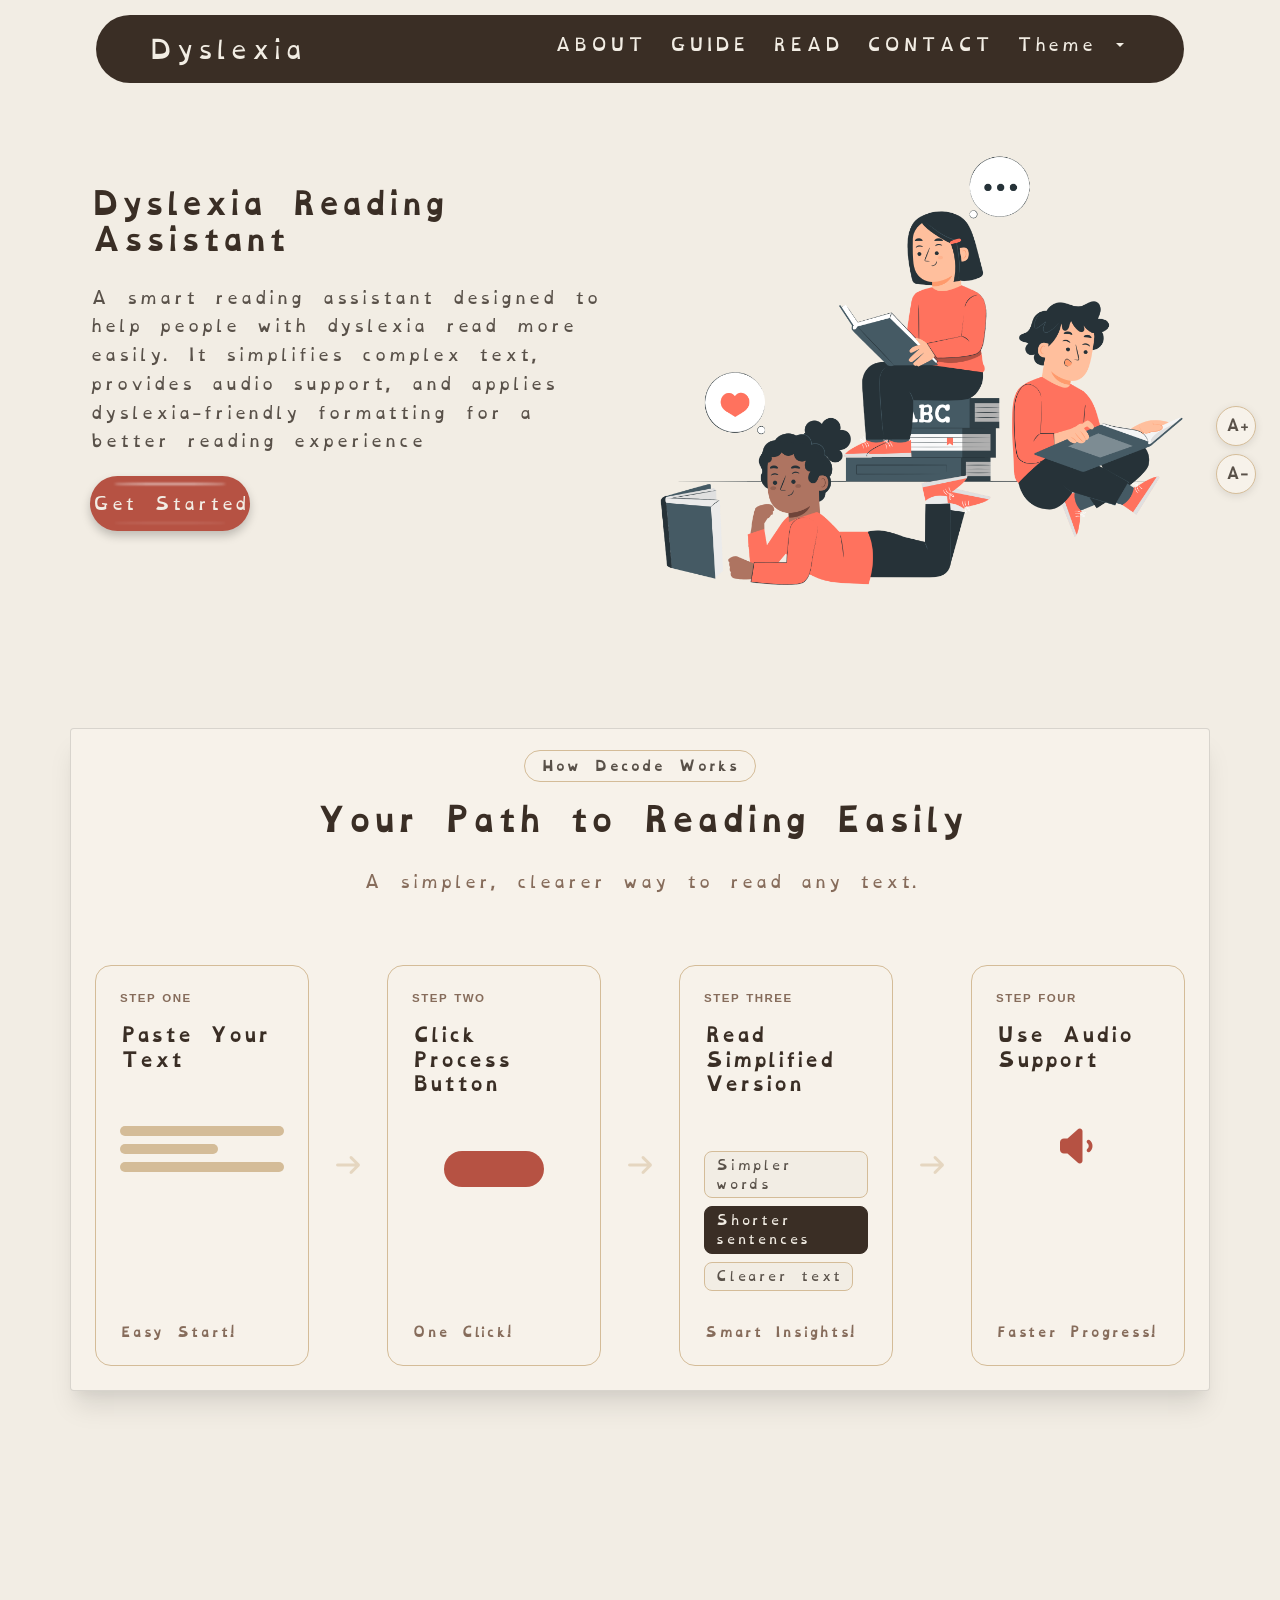
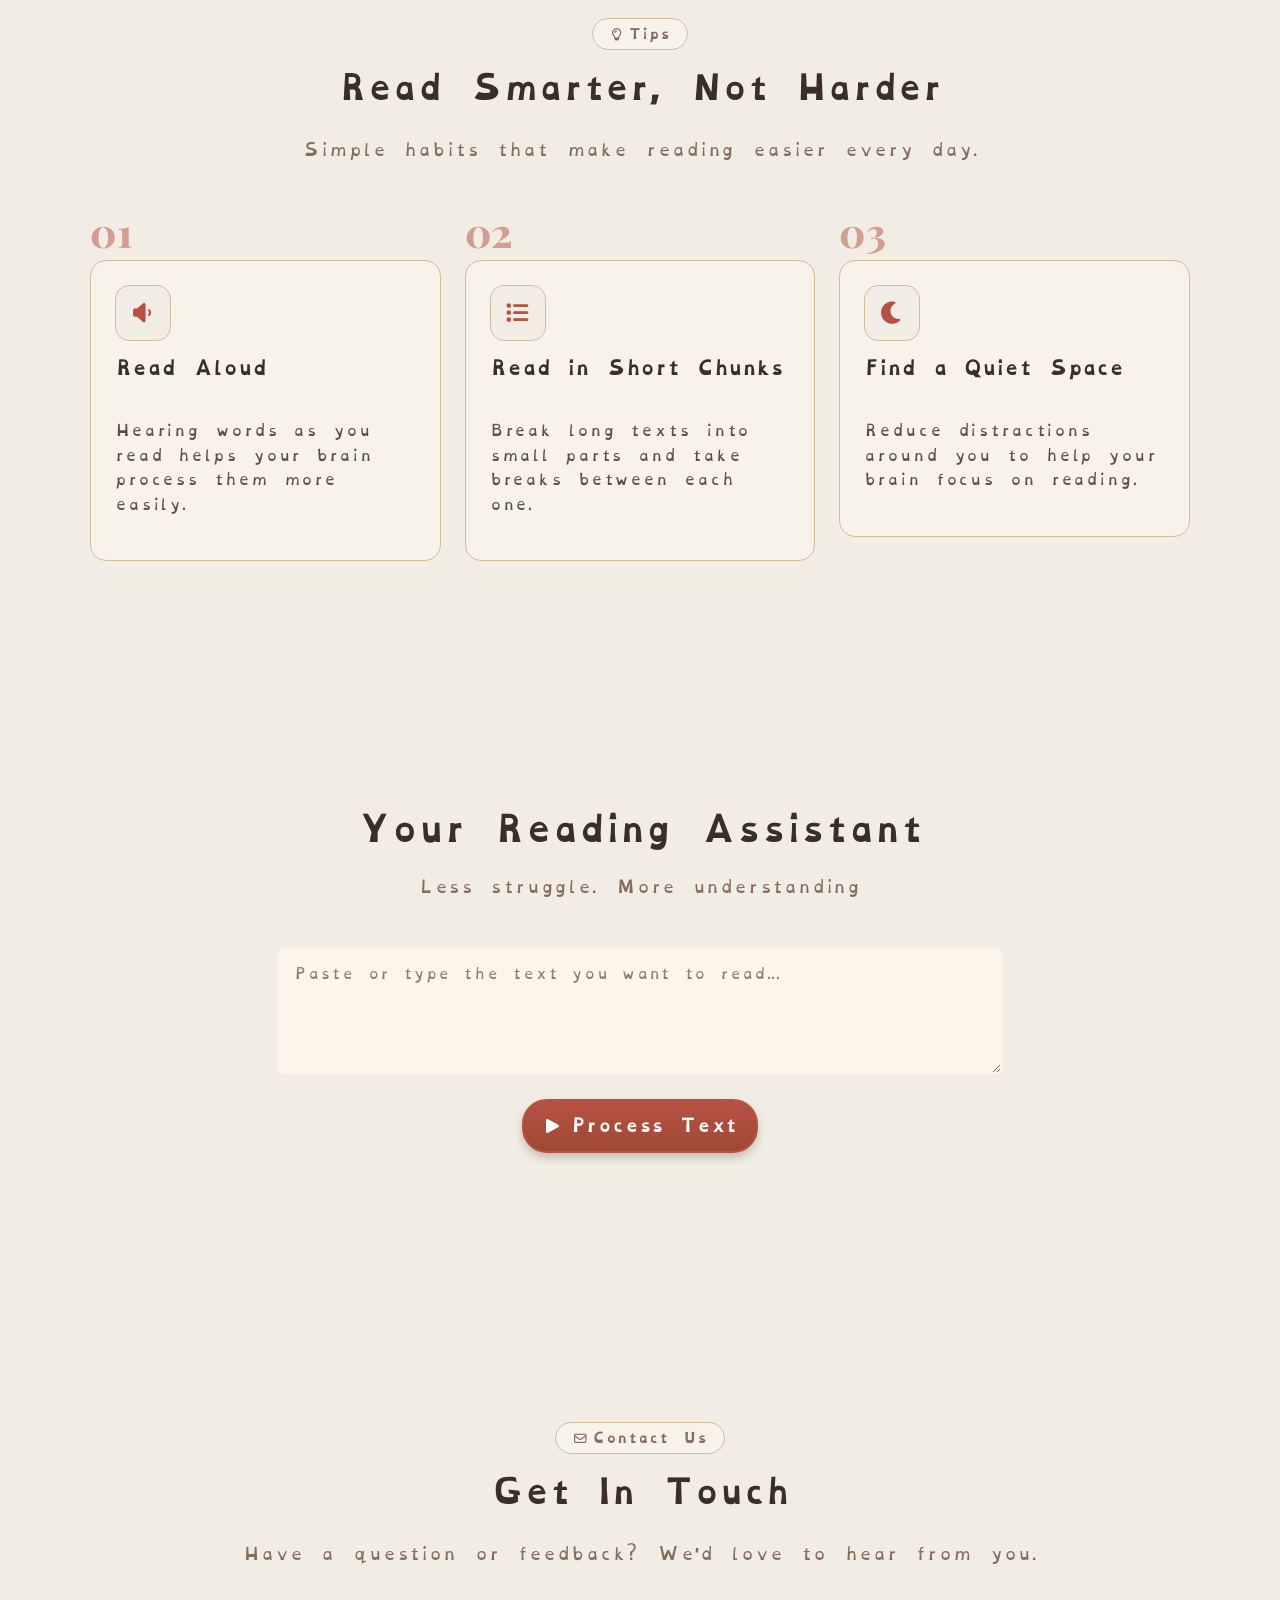
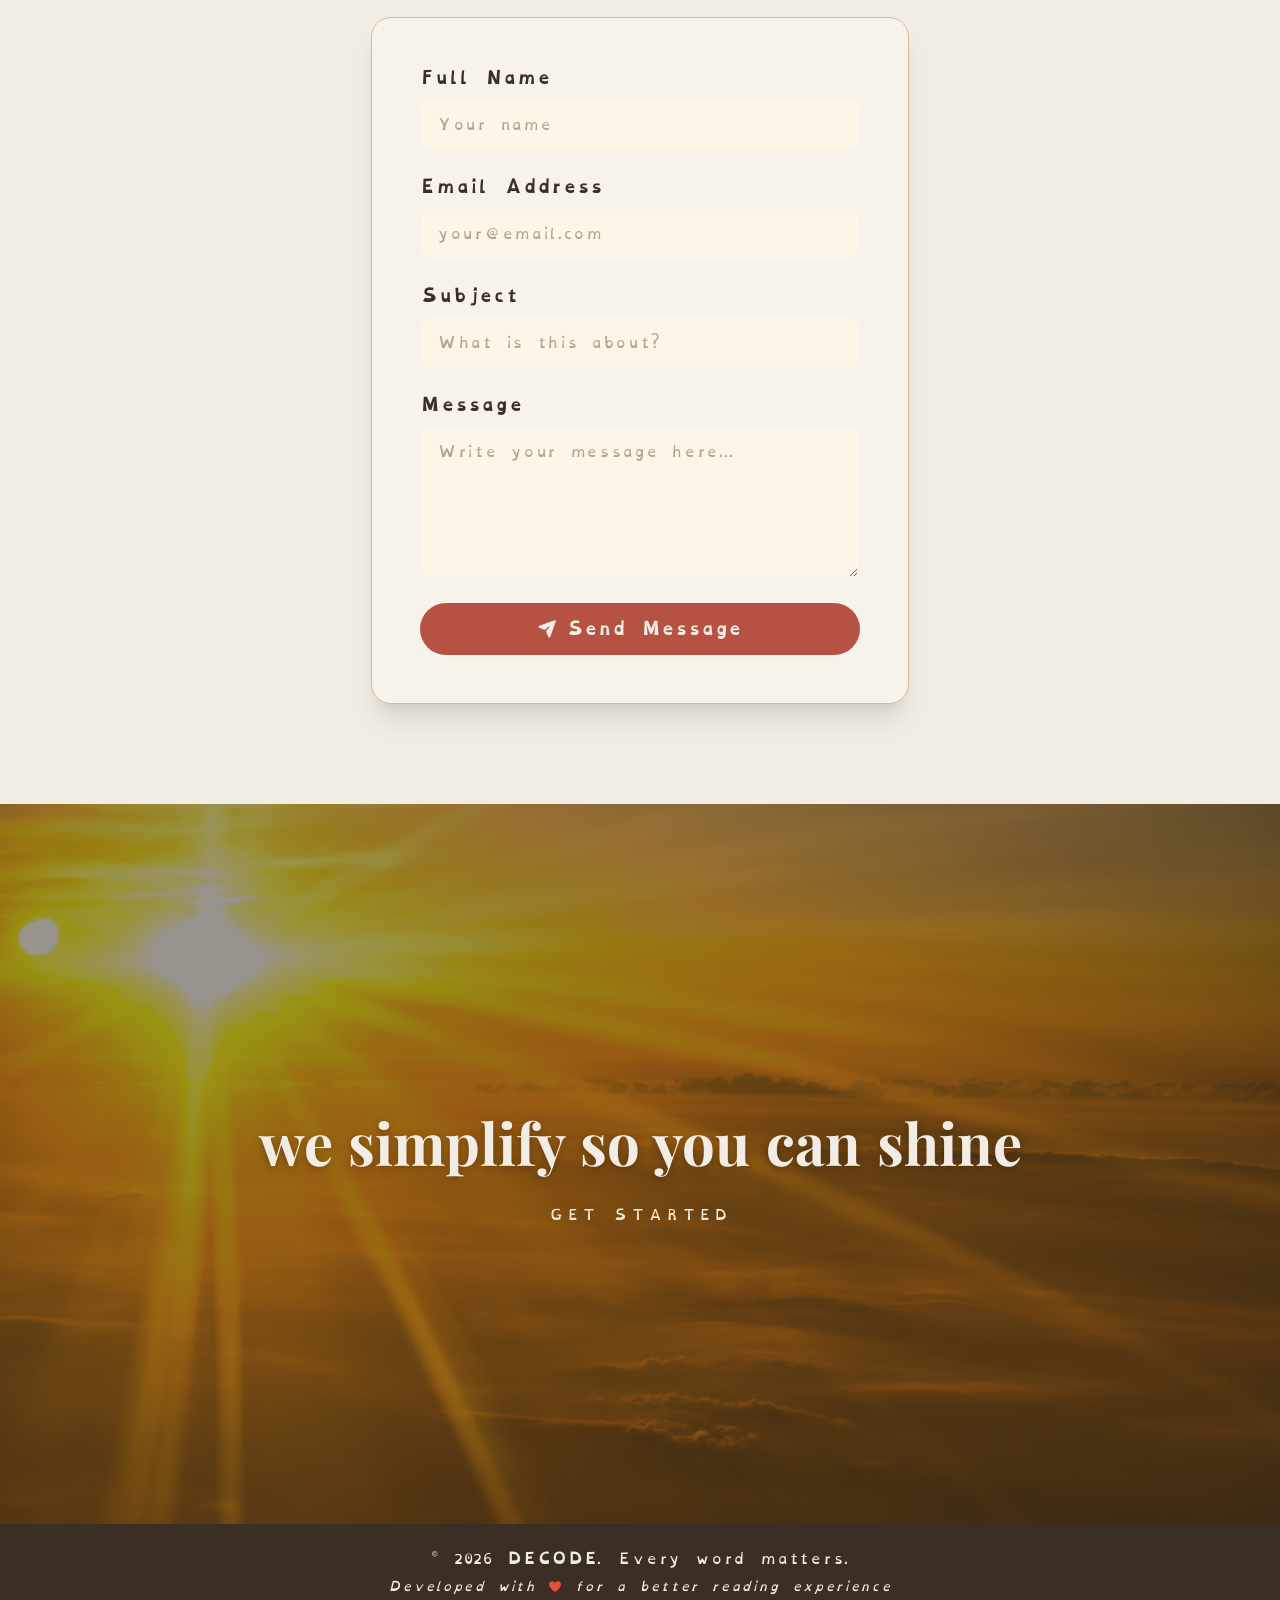
==== commit 576be4d7: "add section" ====
--- a/FrontEnd/index.html
+++ b/FrontEnd/index.html
@@ -31,10 +31,10 @@
                             <a class="nav-link text-uppercase " href="#About">About</a>
                         </li>
                         <li class="nav-item">
+                            <a class="nav-link text-uppercase " href="#Guide">Guide</a>
+                        </li>
+                        <li class="nav-item">
                             <a class="nav-link text-uppercase " href="#Read">Read</a>
-                        </li>
-                        <li class="nav-item">
-                            <a class="nav-link text-uppercase " href="#Services">Services</a>
                         </li>
                         <li class="nav-item">
                             <a class="nav-link text-uppercase " href="#Contact">Contact</a>
@@ -82,7 +82,7 @@
             </div>
         </section>
         <!-- HowItWorks Section -->
-        <section id="HowItWorks" class="py-5">
+        <section id="Guide" class="py-5">
             <div class="container card p-4"
                 style="box-shadow: rgba(0, 0, 0, 0.1) 0px 20px 25px -5px, rgba(0, 0, 0, 0.04) 0px 10px 10px -5px;">
 
@@ -216,7 +216,7 @@
         <section id="Read" class="reveal py-5 m-5">
             <div class="container">
                 <div class="main-heading text-center mb-5">
-                    <h2 class="fs-2 mb-2">Your Reading Assistant</h2>
+                    <h2 class="fs-2 mb-4">Your Reading Assistant</h2>
                     <span class="" style="color:var(--secondary-text)">Less struggle. More understanding</span>
                 </div>
 
@@ -289,24 +289,74 @@
                 </div>
             </div>
         </section>
+        <!-- Contact -->
+        <section id="Contact" class="py-5">
+            <div class="container">
+                <div class="text-center mb-5">
+                    <span class="contact-label"><i class="fa-regular fa-envelope me-1"></i>Contact Us</span>
+                    <h2 class="contact-title mt-4">Get In Touch</h2>
+                    <p class="contact-sub text-center">Have a question or feedback? We'd love to hear from you.</p>
+                </div>
+
+                <!-- Contact Card -->
+                <div class="row justify-content-center">
+                    <div class="col-lg-6">
+                        <div class="contact-card p-5">
+
+                            <div class="mb-4">
+                                <label for="contactName" class="form-label">Full Name</label>
+                                <input type="text" class="form-control" id="contactName" placeholder="Your name">
+                            </div>
+
+                            <div class="mb-4">
+                                <label for="contactEmail" class="form-label">Email Address</label>
+                                <input type="email" class="form-control" id="contactEmail" placeholder="your@email.com">
+                            </div>
+
+                            <div class="mb-4">
+                                <label for="contactSubject" class="form-label">Subject</label>
+                                <input type="text" class="form-control" id="contactSubject"
+                                    placeholder="What is this about?">
+                            </div>
+
+                            <div class="mb-4">
+                                <label for="contactMessage" class="form-label">Message</label>
+                                <textarea class="form-control" id="contactMessage" rows="5"
+                                    placeholder="Write your message here..." ></textarea>
+                            </div>
+
+                            <button class="contact-submit-btn w-100" id="contactSubmit">
+                                <i class="fa-solid fa-paper-plane me-2"></i>Send Message
+                            </button>
+
+
+                        </div>
+                    </div>
+                </div>
+
+            </div>
+        </section>
     </main>
 
     <footer class="footer-hero">
         <div class="footer-content text-center">
-            <h3 class="footer-title fw-bold mb-2 ">we simply so you can shine</h3>
+            <h3 class="footer-title fw-bold mb-2 ">we simplify so you can shine</h3>
             <button class="footer-btn">
                 <span class="btn-text">GET STARTED</span>
             </button>
         </div>
 
         <!-- Bottom -->
-        <div class="footer-bottom text-center py-3">
-            <p class="mb-0">
-                © 2026 All rights reserved | Made with ❤️ by our team
-            </p>
+        <div class="footer-bottom text-center py-4">
+            <div class="copyright-main mb-2">
+                &copy; 2026 <strong>DECODE</strong>. Every word matters.
+            </div>
+            <div class="team-credit opacity-75" style="font-style: italic; font-size: 12px;">
+                Developed with <i class="fa-solid fa-heart"></i> for a better reading experience
+            </div>
         </div>
     </footer>
-     <!-- Font Size Control -->
+    <!-- Font Size Control -->
     <div class="font-controls" id="fontControls">
         <button class="font-ctrl-btn" id="fontIncrease" aria-label="Increase font size">A+</button>
         <button class="font-ctrl-btn" id="fontDecrease" aria-label="Decrease font size">A-</button>
--- a/FrontEnd/css/style.css
+++ b/FrontEnd/css/style.css
@@ -50,14 +50,14 @@
 :root {
   --bg-color: #F2EDE4;
   --card-bg-color: #F7F2EA;
-  --text-color: #3A3530;
+  --text-color: #595149;
   --title-color: #3A2E25;
   --accent-color: #b65243;
   --border-color: #D4BC98;
-  --secondary-text: #5A4535;
+  --secondary-text: #866c5b;
   --nav-color: #3A2E25;
   --nav-text-color:#F2EDE4;
-  --input-bg-color: #F5F0EB;
+  --input-bg-color: #fdf5e8;
   --btn-hover-color: #a04835;
   --success-color: #28a745;
 }
@@ -93,7 +93,7 @@
   margin-bottom: 25px;
   font-weight: bold;
   line-height: 1.3;
-  letter-spacing: 0.08em;
+  letter-spacing: normal;
 }
 
 h1 {
@@ -185,12 +185,12 @@
   display: flex;
   flex-direction: column;
   gap: 0.5rem;
-  z-index: 999;
+  transition: opacity 0.4s ease-in-out;
 }
 
 .font-ctrl-btn {
-  width: 42px;
-  height: 42px;
+  width: 40px;
+  height: 40px;
   border-radius: 50%;
   border: 1.5px solid var(--border-color);
   background-color: var(--card-bg-color);
@@ -281,8 +281,6 @@
   }
 }
 /* How it works */
-
-/* ── Section Header ── */
 .how-it-works-label {
   background-color: var(--card-bg-color);
   border: 1.5px solid var(--border-color);
@@ -300,7 +298,6 @@
 }
 
 .how-it-works-sub {
-  font-size: 1rem;
   color: var(--secondary-text);
 }
 
@@ -396,9 +393,14 @@
 .step-arrow-right {
   font-size: 1.5rem;
   color: var(--border-color);
-  font-weight: 700;
-}
-
+  opacity: 0.5;
+  font-weight: 800;
+  transition: all 0.3s ease;
+}
+.row:hover .step-arrow-right {
+    opacity: 1;
+    transform: scale(1.1);
+}
 /* ── Tag ── */
 .step-tag {
   font-size: 12px;
@@ -425,13 +427,11 @@
 }
 
 .tips-title {
-  font-size: 2rem;
   font-weight: 800;
   color: var(--title-color);
 }
 
 .tips-sub {
-  font-size: 1rem;
   color: var(--secondary-text);
 }
 
@@ -524,7 +524,15 @@
   letter-spacing: 0.06em;
   color: var(--title-color);
 }
-
+textarea.form-control#textInput::placeholder {
+    color: var(--text-color) !important;
+    opacity: 0.7 !important;
+}
+
+textarea.form-control#textInput::-webkit-input-placeholder {
+    color: var(--text-color) !important;
+    opacity: 0.7 !important;
+}
 /* Buttons */
 .btn {
   font-size: 16px;
@@ -729,6 +737,80 @@
   outline: none;
   box-shadow: 0 0 0 3px rgba(182, 82, 67, 0.3);
 }
+/* ── Contact Section ── */
+.contact-label {
+  background-color: var(--card-bg-color);
+  border: 1.5px solid var(--border-color);
+  border-radius: 999px;
+  padding: 4px 16px;
+  font-size: 0.78rem;
+  font-weight: 700;
+  color: var(--secondary-text);
+  letter-spacing: 1px;
+}
+
+.contact-title {
+  font-weight: 800;
+  color: var(--title-color);
+}
+
+.contact-sub {
+  color: var(--secondary-text);
+}
+
+/* ── Contact Card ── */
+.contact-card {
+  background-color: var(--card-bg-color);
+  border: 1.5px solid var(--border-color);
+  border-radius: 20px;
+  box-shadow: 0px 20px 25px -5px rgba(0,0,0,0.1),
+              0px 10px 10px -5px rgba(0,0,0,0.04);
+  opacity: 0;
+  transform: translateY(30px);
+  transition: opacity 0.5s ease, transform 0.5s ease;
+}
+
+.contact-card.visible {
+  opacity: 1;
+  transform: translateY(0);
+}
+
+.contact-card .form-label {
+  font-weight: 600;
+  font-size: 16px;
+  color: var(--title-color);
+  margin-bottom: 8px;
+}
+
+/* ── Submit Button ── */
+.contact-submit-btn {
+  background-color: var(--accent-color);
+  color: var(--bg-color);
+  border: none;
+  border-radius: 999px;
+  padding: 14px;
+  font-size: 1rem;
+  font-weight: 700;
+  letter-spacing: 0.05em;
+  cursor: pointer;
+  transition: all 0.3s ease;
+  font-family: inherit;
+}
+
+.contact-submit-btn:hover {
+  opacity: 0.9;
+  transform: translateY(-2px);
+  box-shadow: 0px 8px 15px rgba(0,0,0,0.2);
+}
+.form-control::placeholder {
+  color: var(--secondary-text) !important;
+  opacity: 0.6;
+}
+
+textarea::placeholder {
+  color: var(--secondary-text) !important;
+  opacity: 0.6;
+}
 /* Footer hero */
 .footer-hero {
    position: relative;
@@ -820,11 +902,51 @@
   font-size: 14px;
   letter-spacing: 0.05em;
 }
+.fa-heart {
+    color: #e74c3c; 
+    display: inline-block;
+    animation: heartBeat 1.5s infinite ease-in-out;
+}
+@keyframes heartBeat {
+    0% { transform: scale(1); }
+    15% { transform: scale(1.3); }
+    30% { transform: scale(1); }
+    45% { transform: scale(1.15); }
+    60% { transform: scale(1); }
+    100% { transform: scale(1); }
+}
 .footer-bottom p {
   color: var(--nav-text-color);
   margin: 0;
   opacity: 0.8;
 }
+/* process result*/
+.result-card {
+    transition: all 0.3s ease; 
+    cursor: pointer;
+}
+
+.result-card:hover {
+    transform: translateY(-5px); 
+    shadow: 0 10px 20px rgba(0,0,0,0.12) !important; 
+    border-color: var(--accent-color) !important;
+}
+
+.process-arrow {
+    animation: moveRight 1.5s infinite ease-in-out; 
+}
+
+@keyframes moveRight {
+    0%, 100% { transform: translateX(0); }
+    50% { transform: translateX(5px); }
+}
+/* Hard Word Highlight */
+.hard-word-highlight {
+  background-color: #ffe066;
+  border-radius: 4px;
+  font-weight: 500;
+}
+
 /* ── Sparkles ── */
 .sparkle {
   position: absolute;
